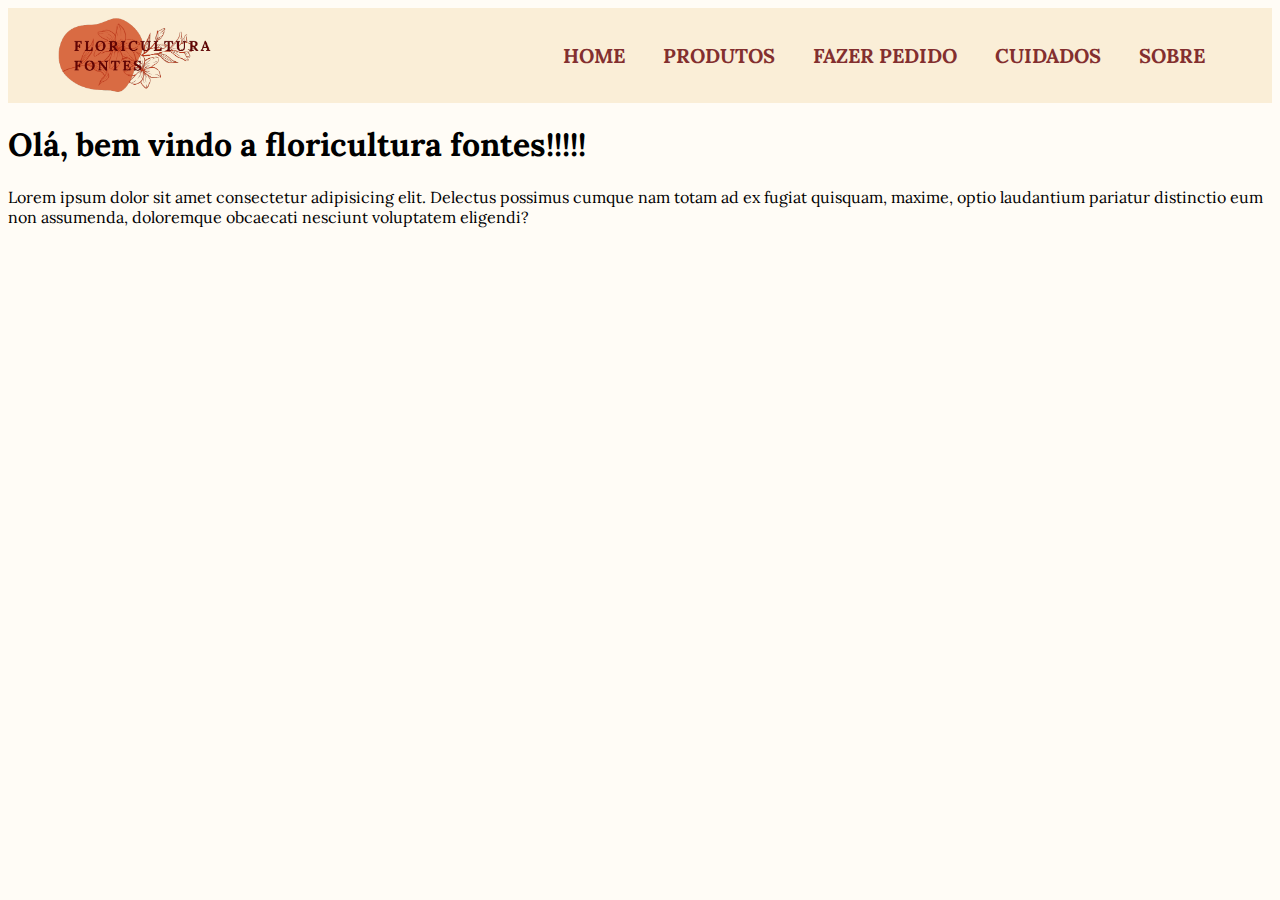
==== index.html @ d7c1883d "estilizando o menu da page home (index)." ====
<!DOCTYPE html>
<html lang="pt-br">
<head>
    <meta charset="UTF-8">
    <meta name="viewport" content="width=device-width, initial-scale=1.0">
    <meta name="author" content="Ana Clara Fontes">
    <link rel="icon" type="image/x-icon" href="     ">
    <link rel="stylesheet" href="./css/estilo.css">
    <title>Home</title>
</head>
<body>
    <header>
        <nav>
            <img src="imgs/logo.png" id="logo" alt="logo">
            <ul>
                <a href="#">Home</a> 
                <a href="pages/produtos.html">Produtos</a>  
                <a href="pages/pedido.html">Fazer Pedido</a> 
                <a href="pages/cuidados.html">Cuidados</a>
                <a href="pages/sobre.html">Sobre</a>
            </ul>
        </nav>
    </header>
    
    <main>
        <h1>
            Olá, bem vindo a floricultura fontes!!!!!
        </h1>

        <p>Lorem ipsum dolor sit amet consectetur adipisicing elit. Delectus possimus cumque nam totam ad ex fugiat quisquam, maxime, optio 
            laudantium pariatur distinctio eum non assumenda, doloremque obcaecati nesciunt voluptatem eligendi?</p>
    </main>

    <footer>

    </footer>
</body>
</html>
---- css/estilo.css ----
@import url('https://fonts.googleapis.com/css2?family=Lora:wght@500&family=Oswald:wght@300&family=Roboto+Condensed&display=swap');

:root {
    --main-bg-color: #FFFCF6;
    --menu-color: #FAEED7;
    --font-color: #832f2f;
  }

* {
    font-family: Lora, Arial, sans-serif;
    background-color: var(--main-bg-color);
}

nav, ul, a, #logo {
    background-color: var(--menu-color);
}

#logo {
    margin: 8px 50px;
    width: 155px;
    height: 79px;
    transition: transform 0.5s;
}

#logo:hover {
    -xpedu-transform: scale(0.8);
    -ms-transform: scale(0.8);
    transform: scale(0.8);
  }


nav{
    display: flex;
    justify-content: space-between;
    margin: 0;
    list-style: none;
}

ul {
    margin: 35px 50px;
}

a{
    text-align: right;
    margin: 10px 5px;
    text-decoration: none;
    text-transform: uppercase;
    font-weight: 700;
    color: var(--font-color);
    font-size: 20px;
    /* background-color: ;
    border-radius: 7px; */
    padding: 0 12px 0 12px;
}

a:hover {
    color: #bd3030bc;
}
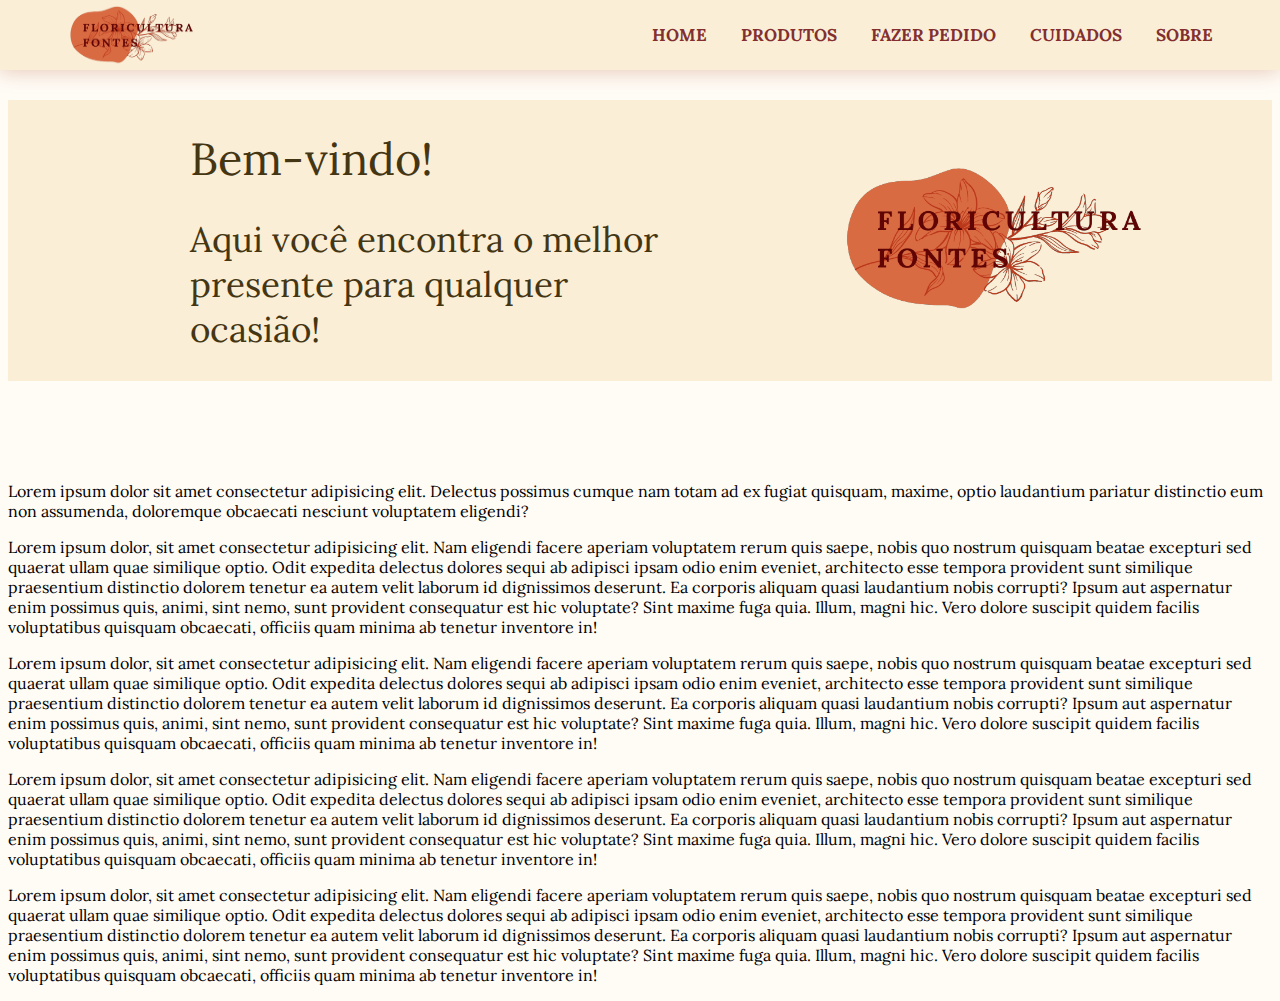
==== commit 317d2e0c: "seção de boas vindas" ====
--- a/index.html
+++ b/index.html
@@ -12,27 +12,62 @@
     <header>
         <nav>
             <img src="imgs/logo.png" id="logo" alt="logo">
-            <ul>
-                <a href="#">Home</a> 
-                <a href="pages/produtos.html">Produtos</a>  
-                <a href="pages/pedido.html">Fazer Pedido</a> 
-                <a href="pages/cuidados.html">Cuidados</a>
-                <a href="pages/sobre.html">Sobre</a>
-            </ul>
+                <ul>
+                    <li><a href="#">Home</a></li>
+                    <li><a href="pages/produtos.html">Produtos</a></li>
+                    <li><a href="pages/pedido.html">Fazer Pedido</a></li>
+                    <li><a href="pages/cuidados.html">Cuidados</a></li>
+                    <li><a href="pages/sobre.html">Sobre</a></li>
+                </ul>
         </nav>
     </header>
     
     <main>
-        <h1>
-            Olá, bem vindo a floricultura fontes!!!!!
-        </h1>
+        <div class="welcome_section">
+            <div class="title_subtitle">
+                <h1> Bem-vindo! </h1>
+                <h2>Aqui você encontra o melhor presente para qualquer ocasião!</h2>
+            </div>
+            <!-- <div class="img_welcome_section"><img src="imgs/logo.png" alt=""></div>     -->
+            <div class="img_welcome_section"><img src="imgs/logo.png" alt=""></div>
+        </div>
 
         <p>Lorem ipsum dolor sit amet consectetur adipisicing elit. Delectus possimus cumque nam totam ad ex fugiat quisquam, maxime, optio 
             laudantium pariatur distinctio eum non assumenda, doloremque obcaecati nesciunt voluptatem eligendi?</p>
-    </main>
+        
+        <p>Lorem ipsum dolor, sit amet consectetur adipisicing elit. Nam eligendi facere aperiam voluptatem rerum quis saepe, nobis quo nostrum 
+            quisquam beatae excepturi sed quaerat ullam quae similique optio. Odit expedita delectus dolores sequi ab adipisci ipsam odio 
+            enim eveniet, architecto esse tempora provident sunt similique praesentium distinctio dolorem tenetur ea autem velit laborum id 
+            dignissimos deserunt. Ea corporis aliquam quasi laudantium nobis corrupti? Ipsum aut aspernatur enim possimus quis, animi, sint nemo, 
+            sunt provident consequatur est hic voluptate? Sint maxime fuga quia. Illum, magni hic. Vero dolore suscipit quidem facilis voluptatibus 
+            quisquam obcaecati, officiis quam minima ab tenetur inventore in!</p>
+        
+        <p>Lorem ipsum dolor, sit amet consectetur adipisicing elit. Nam eligendi facere aperiam voluptatem rerum quis saepe, nobis quo nostrum 
+            quisquam beatae excepturi sed quaerat ullam quae similique optio. Odit expedita delectus dolores sequi ab adipisci ipsam odio 
+            enim eveniet, architecto esse tempora provident sunt similique praesentium distinctio dolorem tenetur ea autem velit laborum id 
+            dignissimos deserunt. Ea corporis aliquam quasi laudantium nobis corrupti? Ipsum aut aspernatur enim possimus quis, animi, sint nemo, 
+            sunt provident consequatur est hic voluptate? Sint maxime fuga quia. Illum, magni hic. Vero dolore suscipit quidem facilis voluptatibus 
+            quisquam obcaecati, officiis quam minima ab tenetur inventore in!</p>
+        
+        <p>Lorem ipsum dolor, sit amet consectetur adipisicing elit. Nam eligendi facere aperiam voluptatem rerum quis saepe, nobis quo nostrum 
+            quisquam beatae excepturi sed quaerat ullam quae similique optio. Odit expedita delectus dolores sequi ab adipisci ipsam odio 
+            enim eveniet, architecto esse tempora provident sunt similique praesentium distinctio dolorem tenetur ea autem velit laborum id 
+            dignissimos deserunt. Ea corporis aliquam quasi laudantium nobis corrupti? Ipsum aut aspernatur enim possimus quis, animi, sint nemo, 
+            sunt provident consequatur est hic voluptate? Sint maxime fuga quia. Illum, magni hic. Vero dolore suscipit quidem facilis voluptatibus 
+            quisquam obcaecati, officiis quam minima ab tenetur inventore in!</p>
+            
+        <p>Lorem ipsum dolor, sit amet consectetur adipisicing elit. Nam eligendi facere aperiam voluptatem rerum quis saepe, nobis quo nostrum 
+            quisquam beatae excepturi sed quaerat ullam quae similique optio. Odit expedita delectus dolores sequi ab adipisci ipsam odio 
+            enim eveniet, architecto esse tempora provident sunt similique praesentium distinctio dolorem tenetur ea autem velit laborum id 
+            dignissimos deserunt. Ea corporis aliquam quasi laudantium nobis corrupti? Ipsum aut aspernatur enim possimus quis, animi, sint nemo, 
+            sunt provident consequatur est hic voluptate? Sint maxime fuga quia. Illum, magni hic. Vero dolore suscipit quidem facilis voluptatibus 
+            quisquam obcaecati, officiis quam minima ab tenetur inventore in!</p>
+    
+    
+        </main>
 
     <footer>
-
+        <!-- dajdlajdajdl -->
     </footer>
 </body>
 </html>--- a/css/estilo.css
+++ b/css/estilo.css
@@ -4,6 +4,7 @@
     --main-bg-color: #FFFCF6;
     --menu-color: #FAEED7;
     --font-color: #832f2f;
+    --font-color-texts: #453613;
   }
 
 * {
@@ -11,14 +12,15 @@
     background-color: var(--main-bg-color);
 }
 
-nav, ul, a, #logo {
+nav, ul, ul li, a, #logo, .img_welcome_section, .img_welcome_section img, .welcome_section, .title_subtitle, .title_subtitle h1, .title_subtitle h2 { 
     background-color: var(--menu-color);
 }
 
+
 #logo {
-    margin: 8px 50px;
-    width: 155px;
-    height: 79px;
+    margin: 5px 70px;
+    width: 125px;
+    height: 60px;
     transition: transform 0.5s;
 }
 
@@ -28,31 +30,102 @@
     transform: scale(0.8);
   }
 
-
 nav{
     display: flex;
     justify-content: space-between;
-    margin: 0;
-    list-style: none;
+    top: 0;
+    left: 0;
+    right: 0;
+    height: 70px;
+    width: 100%;
+    position: fixed;
+    box-shadow: -1px 1px 20px #a543164b;
 }
 
 ul {
-    margin: 35px 50px;
+    display: flex;
+    margin: 24px 50px;
+    text-align: left;
 }
 
-a{
-    text-align: right;
-    margin: 10px 5px;
+ul li {
+    list-style: none;
+    display: inline-block;
+    text-align: left;
+}
+
+nav a {
+    margin: 5px;
+    color: var(--font-color);
     text-decoration: none;
     text-transform: uppercase;
     font-weight: 700;
-    color: var(--font-color);
-    font-size: 20px;
-    /* background-color: ;
-    border-radius: 7px; */
-    padding: 0 12px 0 12px;
+    font-size: 17px;
+    border-radius: 4px;
+    padding: 5px 12px;
 }
 
-a:hover {
-    color: #bd3030bc;
+nav a:hover {
+    background-color: #b76c6c1f;
+}
+
+.welcome_section {
+    /* border: 3px solid red; */
+    display: flex;
+    justify-content: space-between;
+    margin: 100px 0;
+    /* height: 250px;
+    width: 100%; */
+    right: 0;
+    left: 0;
+}
+
+.title_subtitle {
+    /* border: 3px solid rgb(43, 255, 0); */
+    margin-left: 10%;
+    /* align-self: center; */
+    width: 555px;
+}
+
+.title_subtitle h1 {
+    font-size: 45px;
+    padding-left: 10%;
+}
+
+.title_subtitle h2 {   
+    padding-left: 10%;
+    font-size: 35px;
+}
+
+.title_subtitle h1, h2 {
+    /* background-color: #832f2f; */
+    color: var(--font-color-texts);
+    align-self: center;
+    /* margin: 0 13%; */
+    width: 500px;
+    text-align: left;
+    font-weight: lighter;
+    margin-right: 200px;
+}
+
+.img_welcome_section {
+    margin-right: 10%;
+    align-self: center;
+}
+
+.img_welcome_section img{
+    width: 300px;
+    height: 150px;
+    transition: transform 0.4s;
+}
+
+.img_welcome_section img:hover {
+    -xpedu-transform: scale(0.8);
+    -ms-transform: scale(0.8);
+    transform: scale(0.8);
+    opacity: 0.8;
+} 
+
+footer {
+    background-color: #453613;
 }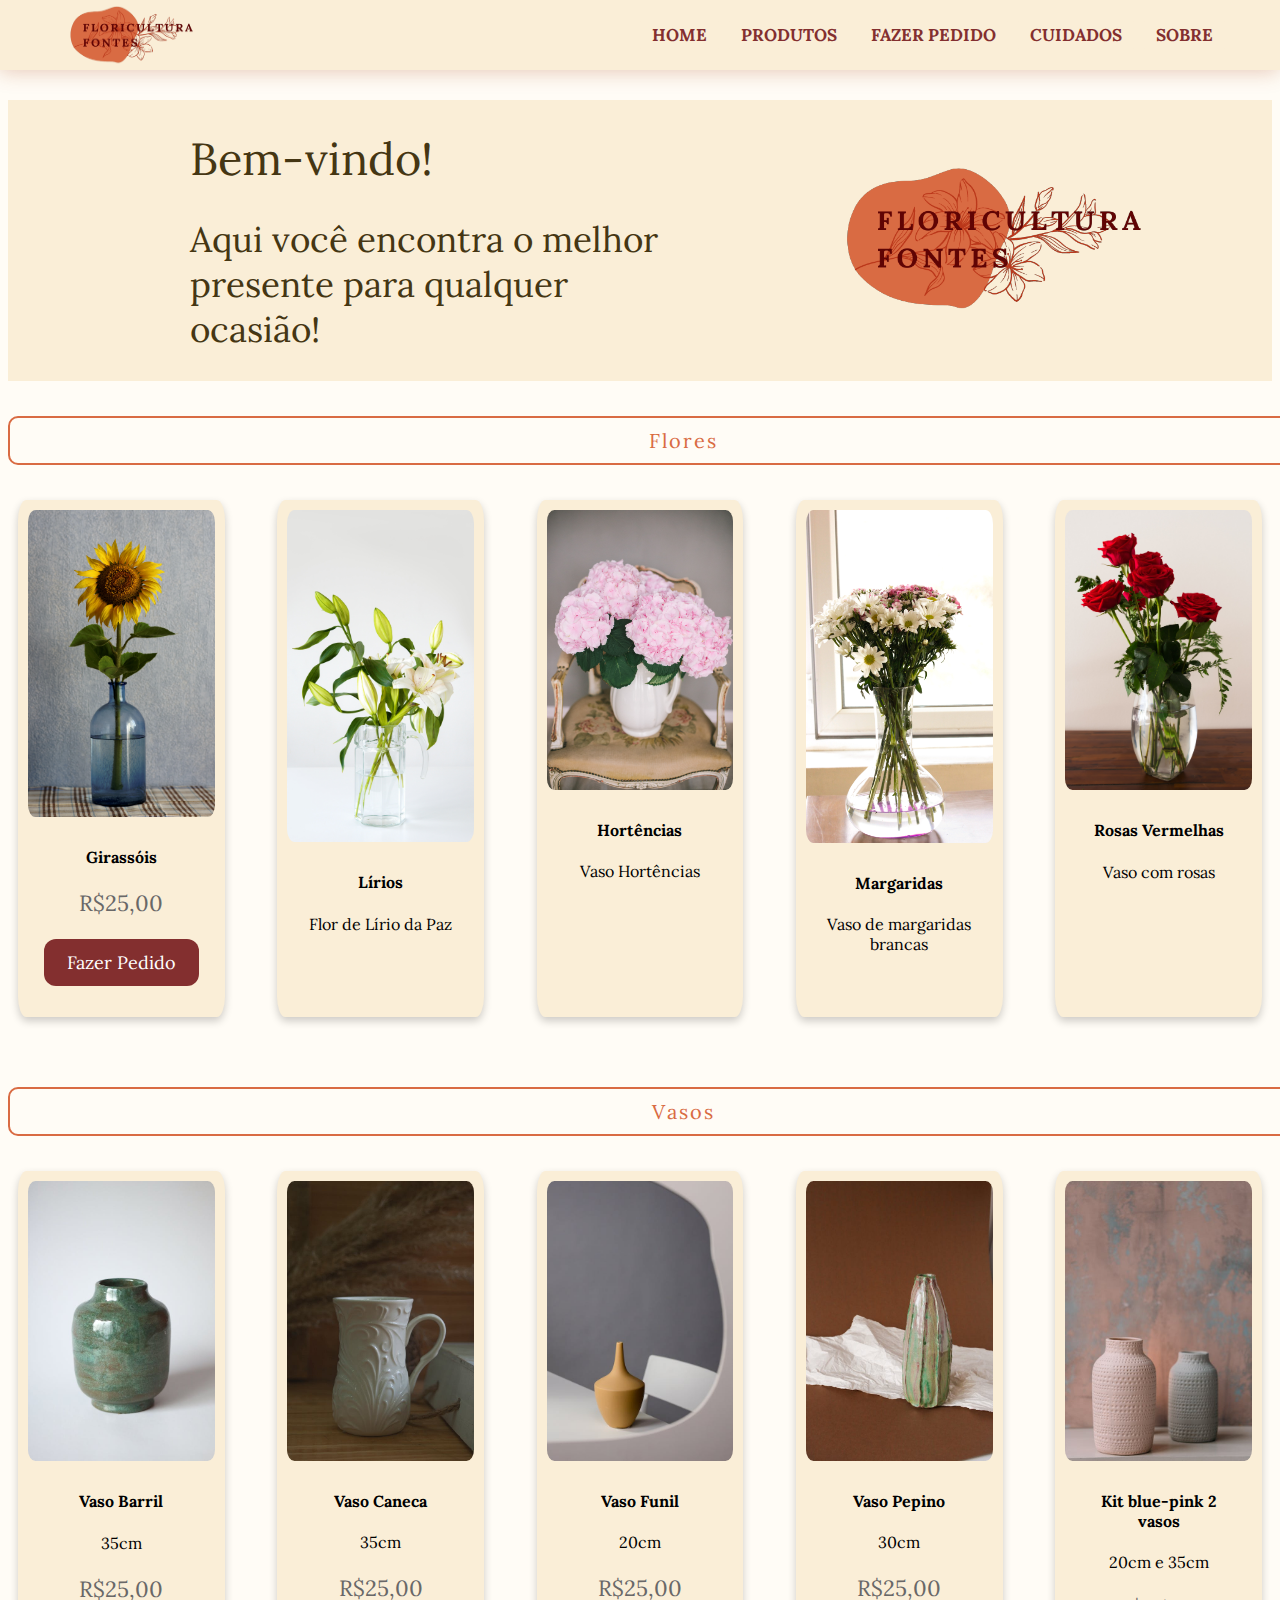
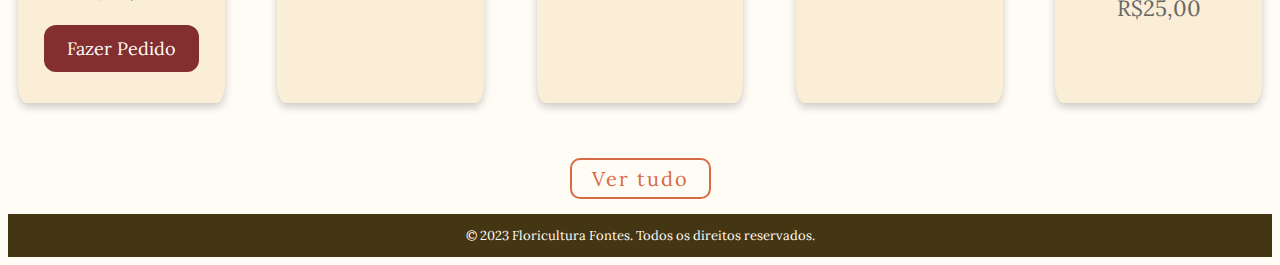
==== commit f04b221e: "adicionando produtos na home page." ====
--- a/index.html
+++ b/index.html
@@ -4,7 +4,8 @@
     <meta charset="UTF-8">
     <meta name="viewport" content="width=device-width, initial-scale=1.0">
     <meta name="author" content="Ana Clara Fontes">
-    <link rel="icon" type="image/x-icon" href="     ">
+    <meta name="viewport" content="width=device-width, initial-scale=1.0"> 
+    <link rel="icon" type="image/x-icon" href=" ">
     <link rel="stylesheet" href="./css/estilo.css">
     <title>Home</title>
 </head>
@@ -28,46 +29,124 @@
                 <h1> Bem-vindo! </h1>
                 <h2>Aqui você encontra o melhor presente para qualquer ocasião!</h2>
             </div>
-            <!-- <div class="img_welcome_section"><img src="imgs/logo.png" alt=""></div>     -->
             <div class="img_welcome_section"><img src="imgs/logo.png" alt=""></div>
         </div>
 
-        <p>Lorem ipsum dolor sit amet consectetur adipisicing elit. Delectus possimus cumque nam totam ad ex fugiat quisquam, maxime, optio 
-            laudantium pariatur distinctio eum non assumenda, doloremque obcaecati nesciunt voluptatem eligendi?</p>
-        
-        <p>Lorem ipsum dolor, sit amet consectetur adipisicing elit. Nam eligendi facere aperiam voluptatem rerum quis saepe, nobis quo nostrum 
-            quisquam beatae excepturi sed quaerat ullam quae similique optio. Odit expedita delectus dolores sequi ab adipisci ipsam odio 
-            enim eveniet, architecto esse tempora provident sunt similique praesentium distinctio dolorem tenetur ea autem velit laborum id 
-            dignissimos deserunt. Ea corporis aliquam quasi laudantium nobis corrupti? Ipsum aut aspernatur enim possimus quis, animi, sint nemo, 
-            sunt provident consequatur est hic voluptate? Sint maxime fuga quia. Illum, magni hic. Vero dolore suscipit quidem facilis voluptatibus 
-            quisquam obcaecati, officiis quam minima ab tenetur inventore in!</p>
-        
-        <p>Lorem ipsum dolor, sit amet consectetur adipisicing elit. Nam eligendi facere aperiam voluptatem rerum quis saepe, nobis quo nostrum 
-            quisquam beatae excepturi sed quaerat ullam quae similique optio. Odit expedita delectus dolores sequi ab adipisci ipsam odio 
-            enim eveniet, architecto esse tempora provident sunt similique praesentium distinctio dolorem tenetur ea autem velit laborum id 
-            dignissimos deserunt. Ea corporis aliquam quasi laudantium nobis corrupti? Ipsum aut aspernatur enim possimus quis, animi, sint nemo, 
-            sunt provident consequatur est hic voluptate? Sint maxime fuga quia. Illum, magni hic. Vero dolore suscipit quidem facilis voluptatibus 
-            quisquam obcaecati, officiis quam minima ab tenetur inventore in!</p>
-        
-        <p>Lorem ipsum dolor, sit amet consectetur adipisicing elit. Nam eligendi facere aperiam voluptatem rerum quis saepe, nobis quo nostrum 
-            quisquam beatae excepturi sed quaerat ullam quae similique optio. Odit expedita delectus dolores sequi ab adipisci ipsam odio 
-            enim eveniet, architecto esse tempora provident sunt similique praesentium distinctio dolorem tenetur ea autem velit laborum id 
-            dignissimos deserunt. Ea corporis aliquam quasi laudantium nobis corrupti? Ipsum aut aspernatur enim possimus quis, animi, sint nemo, 
-            sunt provident consequatur est hic voluptate? Sint maxime fuga quia. Illum, magni hic. Vero dolore suscipit quidem facilis voluptatibus 
-            quisquam obcaecati, officiis quam minima ab tenetur inventore in!</p>
+        <h2 class="title_cards">Flores</h2>
+        <div class="flowers_section">
+            <div class="card">
+                <img class="img_card" src="imgs/flores/girassol1.jpg" alt="Girassol">
+                <div class="container">
+                    <h4>Girassóis</h4>
+                    <p class="price">R$25,00</p>
+                    <p><button>Fazer Pedido</button></p>
+                </div>
+            </div>
+
+            <div class="card">
+                <img class="img_card" src="imgs/flores/lirio1.jpg" alt="Lirio">
+                <div class="container">
+                    <h4>Lírios</h4>
+                    <p>Flor de Lírio da Paz</p>
+                </div>
+            </div>
+
+            <div class="card">
+                <img class="img_card" src="imgs/flores/hortencia2.jpg" alt="Hortencia">
+                <div class="container">
+                    <h4>Hortências</h4>
+                    <p>Vaso Hortências</p>
+                </div>
+            </div>
+
+            <div class="card">
+                <img class="img_card" src="imgs/flores/margar1.jpg" alt="Margarida">
+                <div class="container">
+                    <h4>Margaridas</h4>
+                    <p>Vaso de margaridas brancas</p>
+                </div>
+            </div>
+
+            <div class="card">
+                <img class="img_card" src="imgs/flores/rosav.jpg" alt="Rosas">
+                <div class="container">
+                    <h4>Rosas Vermelhas</h4>
+                    <p>Vaso com rosas</p>
+                </div>
+            </div>
+        </div>
+
+        <h2 class="title_cards">Vasos</h2>
+        <div class="flowers_section">
+            <div class="card">
+                <a href="pages/produtos.html"><img class="img_card" src="imgs/vasos/vaso_barril.jpeg" alt="Girassol"></a>
+                <div class="container">
+                    <h4>Vaso Barril</h4>
+                    <p>35cm</p>
+                    <p class="price">R$25,00</p>
+                    <p><button>Fazer Pedido</button></p>
+                </div>
+            </div>
+
+            <div class="card">
+                <a href="pages/produtos.html"><img class="img_card" src="imgs/vasos/vaso_caneca.jpeg" alt="Lirio"></a>
+                <div class="container">
+                    <h4>Vaso Caneca</h4>
+                    <p>35cm</p>
+                    <p class="price">R$25,00</p>
+                </div>
+            </div>
+
+            <div class="card">
+                <a href="pages/produtos.html"><img class="img_card" src="imgs/vasos/vaso_funil.jpeg" alt="Margarida"></a>
+                <div class="container">
+                    <h4>Vaso Funil</h4>
+                    <p>20cm</p>
+                    <p class="price">R$25,00</p>
+                </div>
+            </div>
+
+            <div class="card">
+                <a href="pages/produtos.html"><img class="img_card" src="imgs/vasos/vaso_pepino.jpeg" alt="Hortencia"></a>
+                <div class="container">
+                    <h4>Vaso Pepino</h4>
+                    <p>30cm</p>
+                    <p class="price">R$25,00</p>
+                </div>
+            </div>
+
+            <div class="card">
+                <a href="pages/produtos.html"><img class="img_card" src="imgs/vasos/vaso_kit_rosa_azul.jpeg" alt="Rosas"></a>
+                <div class="container">
+                    <h4>Kit blue-pink 2 vasos</h4>
+                    <p>20cm e 35cm</p>
+                    <p class="price">R$25,00</p>
+                </div>
+            </div>
+        </div>
+
+        <div id="a" >
+            <button id="btn">Ver tudo</button>
+        </div>
+
+        <script>
+            var url = "pages/produtos.html";
+            var btn = document.querySelector("#btn");
+
+            function openInNewTab(url) {
+                var win = window.open(url, '_self');
+                win.focus();
+            }
             
-        <p>Lorem ipsum dolor, sit amet consectetur adipisicing elit. Nam eligendi facere aperiam voluptatem rerum quis saepe, nobis quo nostrum 
-            quisquam beatae excepturi sed quaerat ullam quae similique optio. Odit expedita delectus dolores sequi ab adipisci ipsam odio 
-            enim eveniet, architecto esse tempora provident sunt similique praesentium distinctio dolorem tenetur ea autem velit laborum id 
-            dignissimos deserunt. Ea corporis aliquam quasi laudantium nobis corrupti? Ipsum aut aspernatur enim possimus quis, animi, sint nemo, 
-            sunt provident consequatur est hic voluptate? Sint maxime fuga quia. Illum, magni hic. Vero dolore suscipit quidem facilis voluptatibus 
-            quisquam obcaecati, officiis quam minima ab tenetur inventore in!</p>
-    
+            btn.addEventListener('click', function() {
+                openInNewTab(url);
+        });
+        </script>
     
         </main>
 
     <footer>
-        <!-- dajdlajdajdl -->
+        <p>© 2023 Floricultura Fontes. Todos os direitos reservados.</p>
     </footer>
 </body>
 </html>--- a/css/estilo.css
+++ b/css/estilo.css
@@ -70,20 +70,15 @@
 }
 
 .welcome_section {
-    /* border: 3px solid red; */
     display: flex;
     justify-content: space-between;
-    margin: 100px 0;
-    /* height: 250px;
-    width: 100%; */
+    margin: 100px 0 20px 0;
     right: 0;
     left: 0;
 }
 
 .title_subtitle {
-    /* border: 3px solid rgb(43, 255, 0); */
     margin-left: 10%;
-    /* align-self: center; */
     width: 555px;
 }
 
@@ -98,10 +93,8 @@
 }
 
 .title_subtitle h1, h2 {
-    /* background-color: #832f2f; */
     color: var(--font-color-texts);
     align-self: center;
-    /* margin: 0 13%; */
     width: 500px;
     text-align: left;
     font-weight: lighter;
@@ -119,13 +112,139 @@
     transition: transform 0.4s;
 }
 
-.img_welcome_section img:hover {
+/* .img_welcome_section img:hover {
     -xpedu-transform: scale(0.8);
     -ms-transform: scale(0.8);
     transform: scale(0.8);
     opacity: 0.8;
+}  */
+
+.title_cards {
+    display: inline-block;
+    margin: 15px 0;
+    padding: 10px 33.5%;
+    text-align: center;
+    font-size: 20px;
+    letter-spacing: 2px;
+    text-decoration: none;
+    color: #D96B43;
+    background: transparent;
+    transition: ease-out 0.5s;
+    border: 2px solid #D96B43;
+    border-radius: 10px;
+    box-shadow: inset 0 0 0 0 #D96B43;      
 } 
 
+.title_cards:hover {
+    color: white;
+    box-shadow: inset 0 -100px 0 0 #D96B43;
+  }
+  
+.title_cards:active {
+    transform: scale(0.9);
+  }
+
+.flowers_section {
+    display: flex;
+    justify-content: space-between;
+    padding: 20px 10px;
+    padding-bottom: 55px;
+    right: 0;
+    left: 0;
+}
+
+.img_card {
+    width:100%; 
+    border-radius: 4%;
+}
+
+.card {
+    background-color: var(--menu-color);
+    width: 15%;
+    box-shadow: 0 4px 8px 0 rgba(0,0,0,0.2);
+    transition: 0.3s;
+    padding: 10px;
+    border-radius: 4%;
+    text-align: center;
+  }
+
+  .card:hover {
+    box-shadow: 0 8px 16px 0 rgba(0,0,0,0.2);
+  }
+
+  .container {
+    background-color: var(--menu-color);
+    padding: 5px 16px;
+  }
+
+  .container h4, .container p{
+    background-color: var(--menu-color);
+  }
+
+  .price {
+    color: rgb(105, 104, 104);
+    font-size: 22px;
+    text-align: center;
+  }
+  
+  .card button {
+    border: none;
+    outline: 0;
+    padding: 12px;
+    color: white;
+    background-color: var(--font-color);
+    border-radius: 12px;
+    text-align: center;
+    cursor: pointer;
+    width: 100%;
+    font-size: 18px;
+  }
+  
+  .card button:hover {
+    opacity: 0.9;
+  }
+
+
+#a {
+    text-align: center;
+}
+
+#btn { 
+    letter-spacing: 2px;
+    color: #D96B43;
+    cursor: pointer;
+    padding: 6px 20px;
+    margin-bottom: 15px;
+    font-size: 20px;
+    background: transparent;
+    transition: ease-out 0.5s;
+    border: 2px solid #D96B43;
+    border-radius: 10px;
+    box-shadow: inset 0 0 0 0 #D96B43;      
+}
+
+
+#btn:hover {
+    color: white;
+    box-shadow: inset 0 -100px 0 0 #D96B43;
+  }
+  
+#btn:active {
+    transform: scale(0.9);
+  }
+
+
+
 footer {
-    background-color: #453613;
-}+    text-align: center;
+    overflow: auto;
+    background-color: var(--font-color-texts);
+}
+
+footer p {
+    background-color: var(--font-color-texts);
+    color: var(--main-bg-color);
+    font-size: 13px;
+}
+  
+  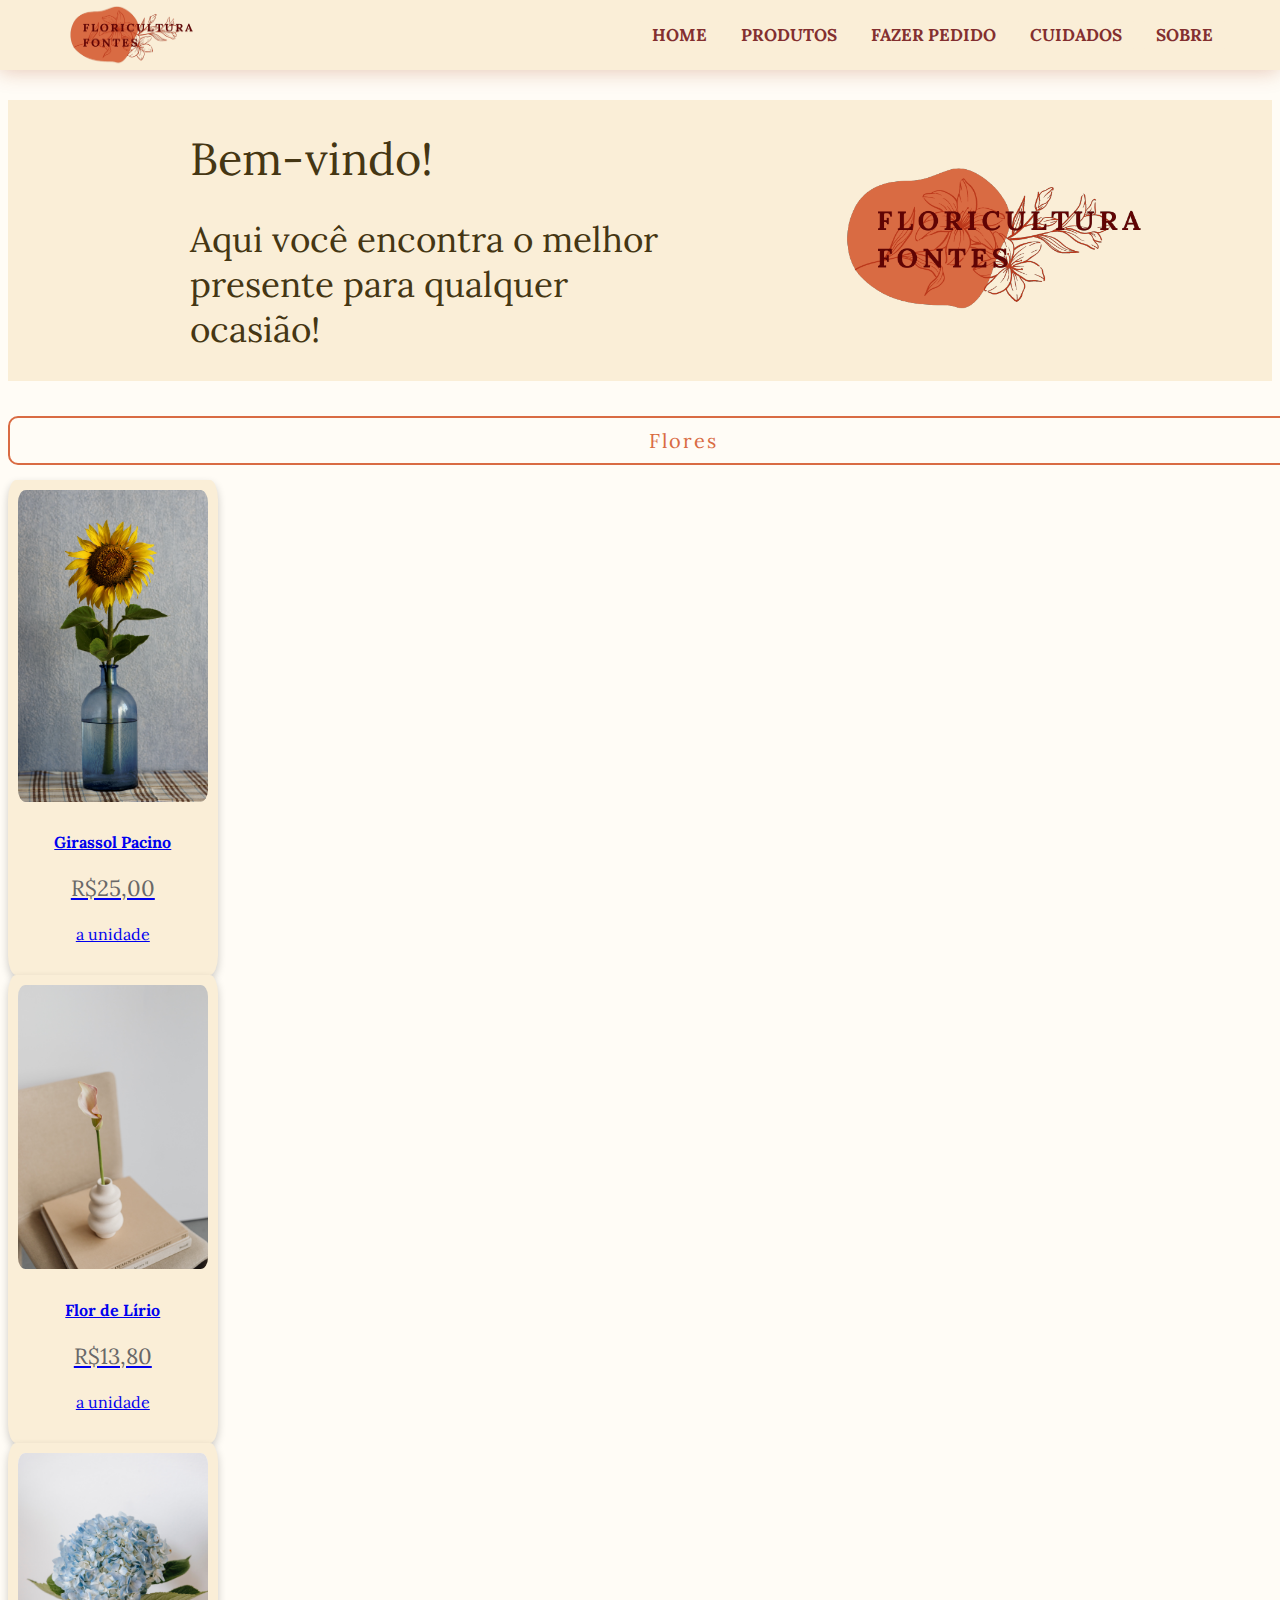
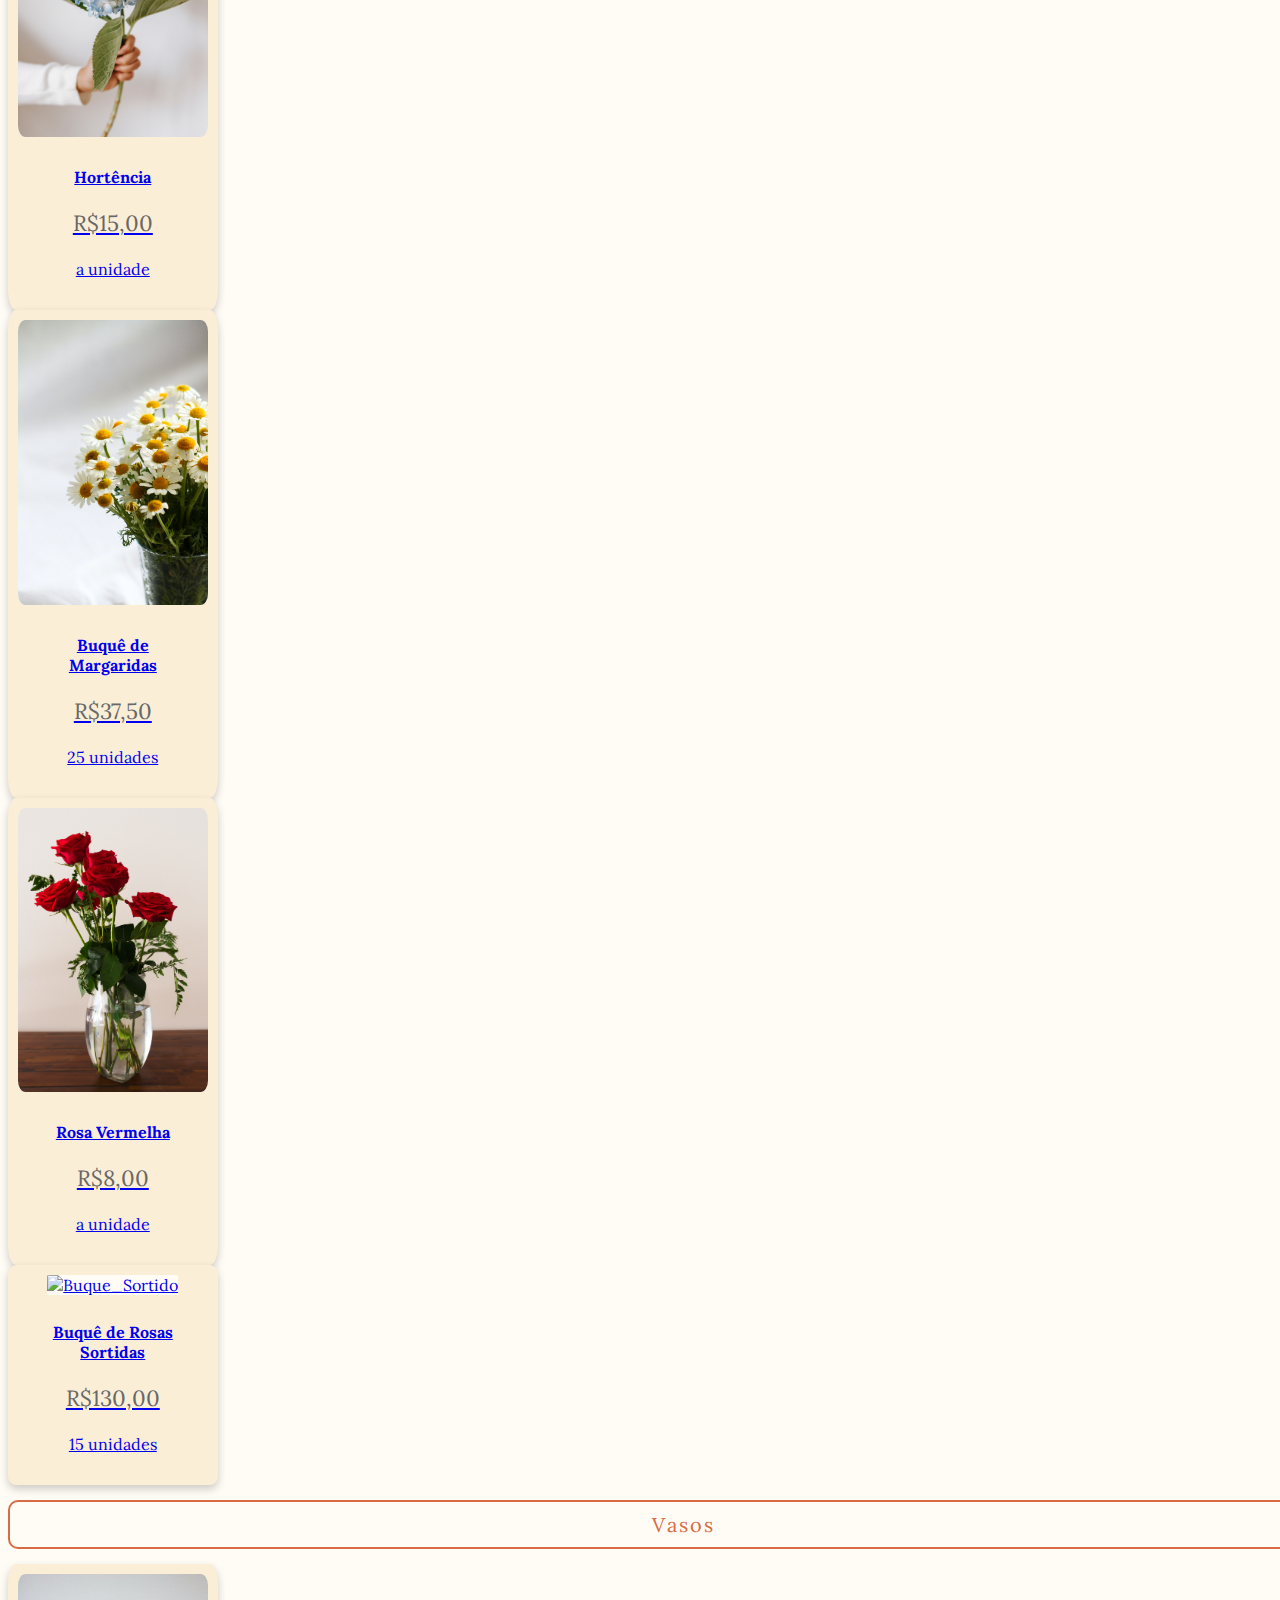
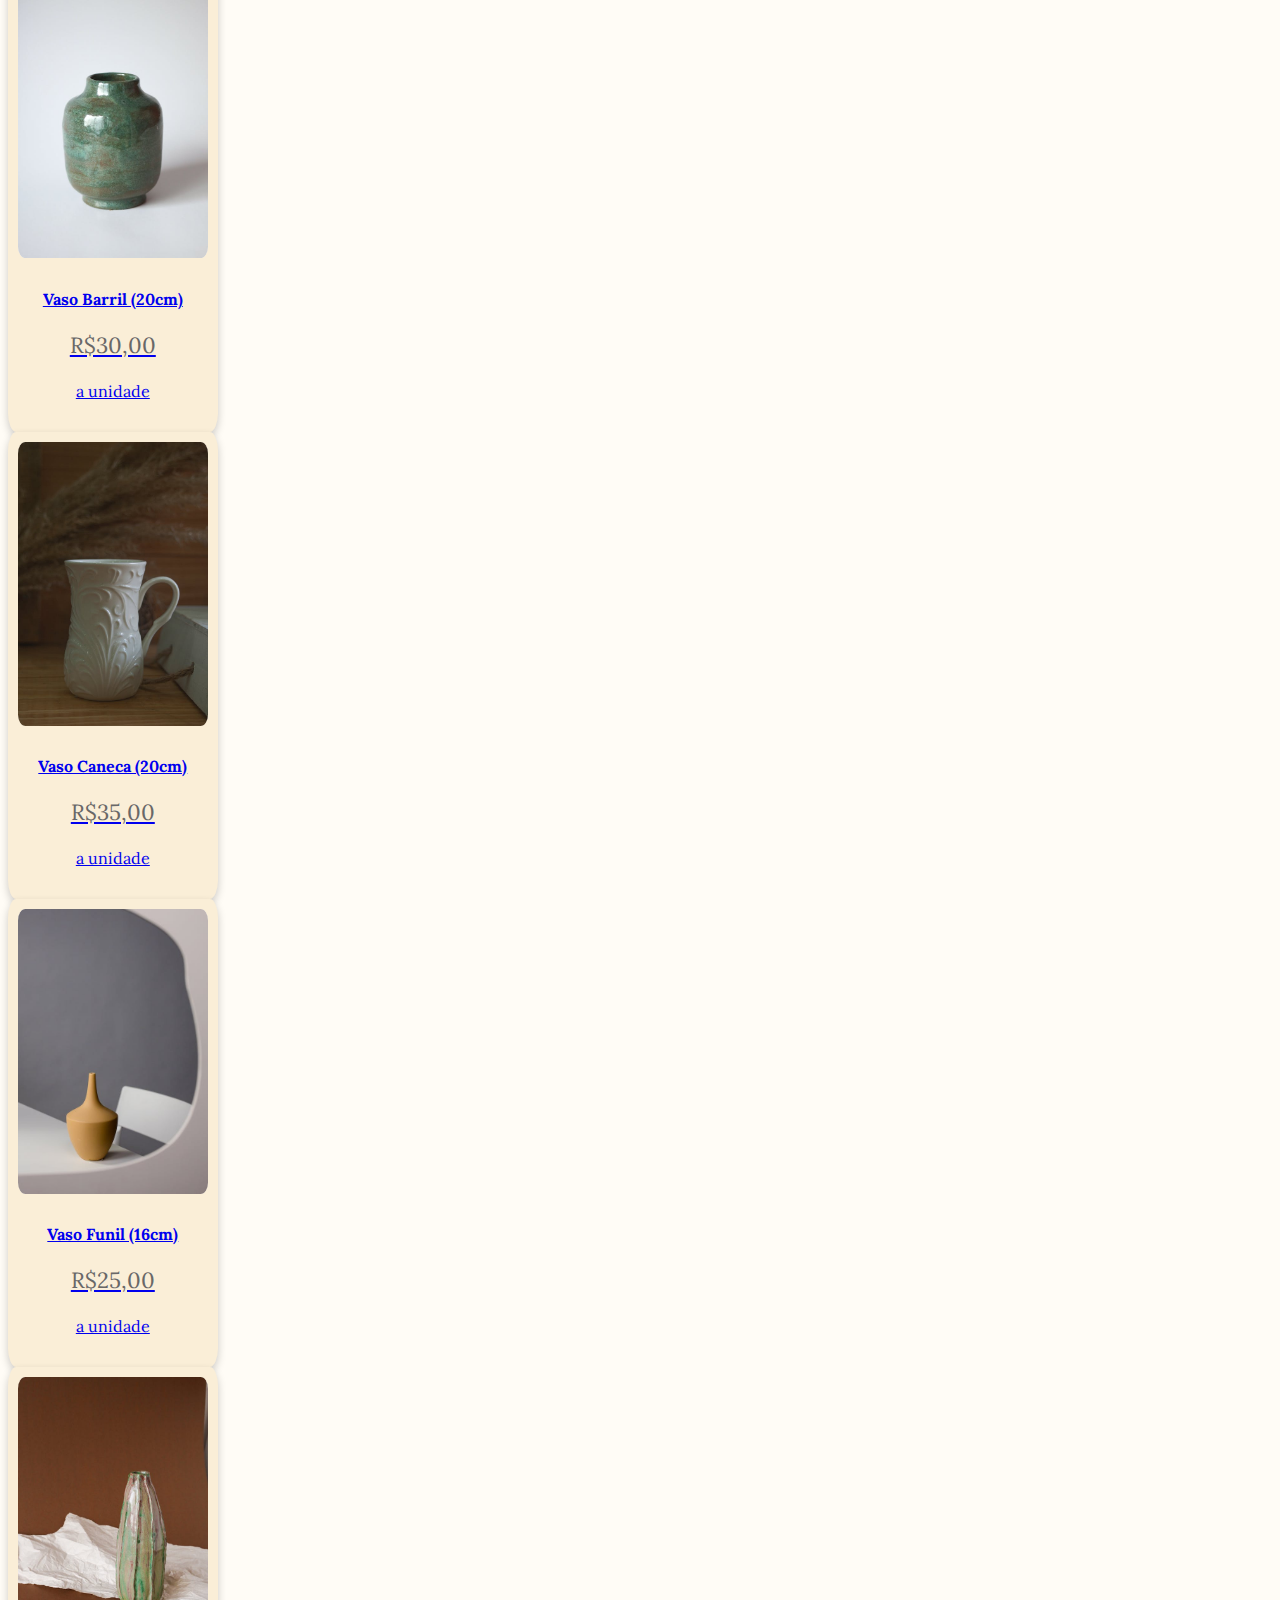
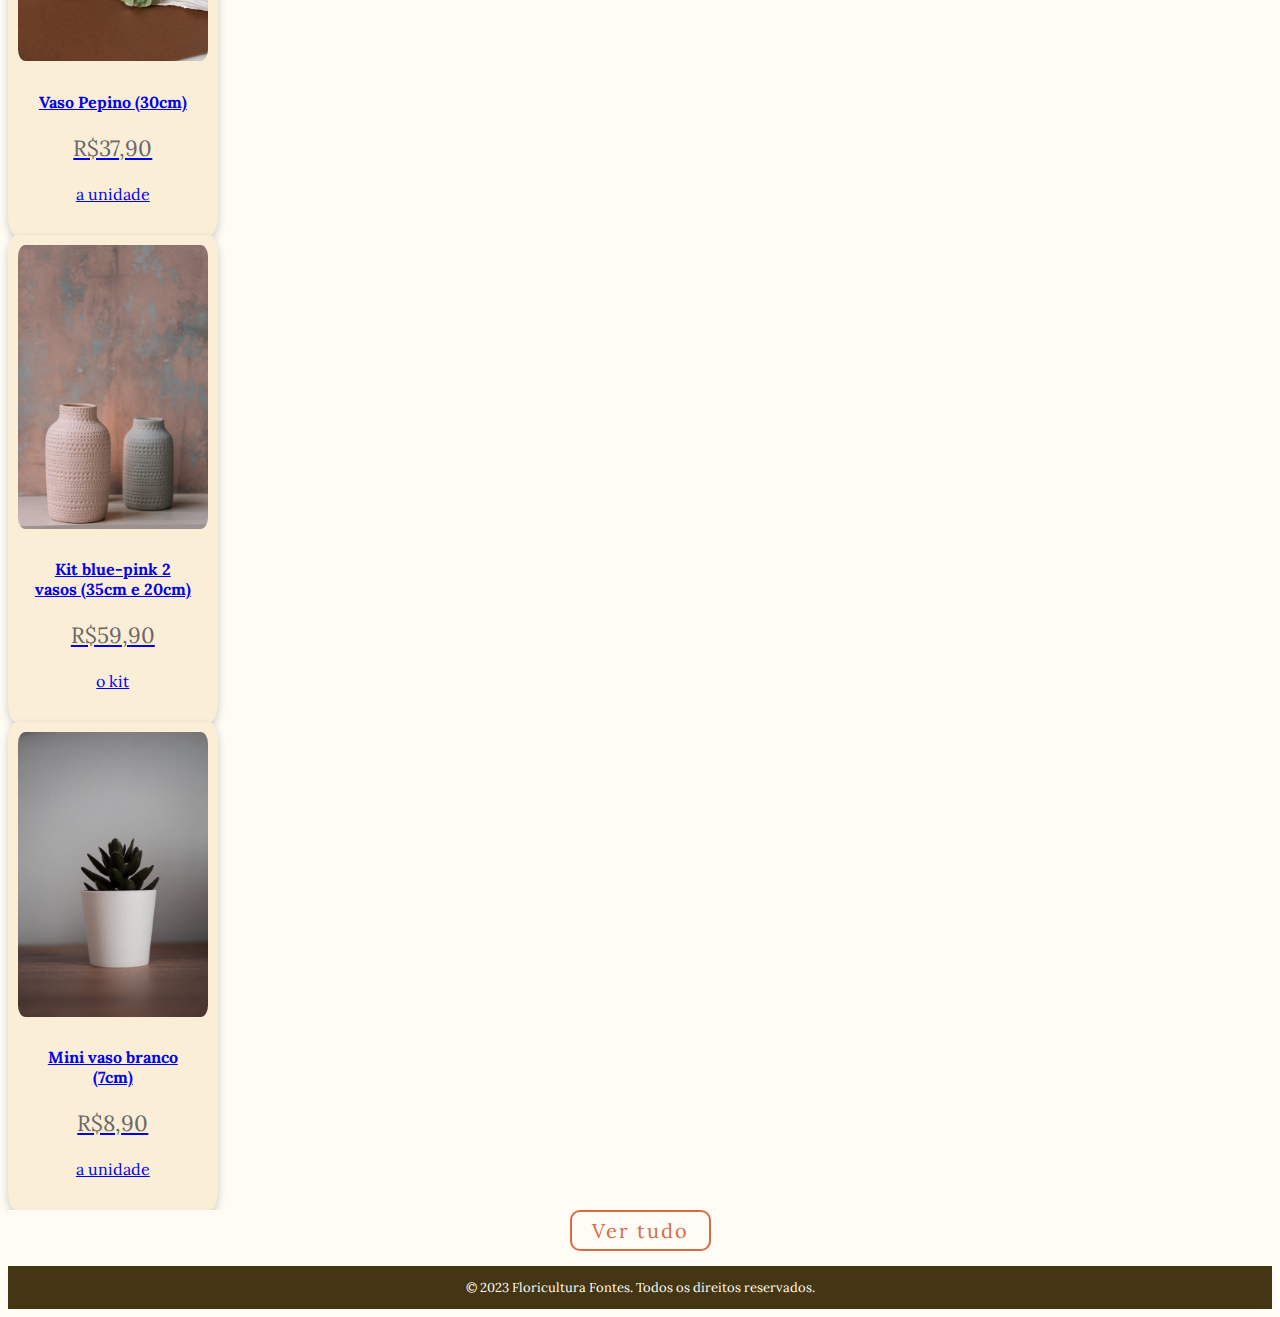
==== commit 69e6ce8e: "ajustes no layout da home" ====
--- a/index.html
+++ b/index.html
@@ -32,97 +32,145 @@
             <div class="img_welcome_section"><img src="imgs/logo.png" alt=""></div>
         </div>
 
+        <!-- FLORES -->
         <h2 class="title_cards">Flores</h2>
-        <div class="flowers_section">
-            <div class="card">
-                <img class="img_card" src="imgs/flores/girassol1.jpg" alt="Girassol">
-                <div class="container">
-                    <h4>Girassóis</h4>
-                    <p class="price">R$25,00</p>
-                    <p><button>Fazer Pedido</button></p>
-                </div>
-            </div>
-
-            <div class="card">
-                <img class="img_card" src="imgs/flores/lirio1.jpg" alt="Lirio">
-                <div class="container">
-                    <h4>Lírios</h4>
-                    <p>Flor de Lírio da Paz</p>
-                </div>
-            </div>
-
-            <div class="card">
-                <img class="img_card" src="imgs/flores/hortencia2.jpg" alt="Hortencia">
-                <div class="container">
-                    <h4>Hortências</h4>
-                    <p>Vaso Hortências</p>
-                </div>
-            </div>
-
-            <div class="card">
-                <img class="img_card" src="imgs/flores/margar1.jpg" alt="Margarida">
-                <div class="container">
-                    <h4>Margaridas</h4>
-                    <p>Vaso de margaridas brancas</p>
-                </div>
-            </div>
-
-            <div class="card">
-                <img class="img_card" src="imgs/flores/rosav.jpg" alt="Rosas">
-                <div class="container">
-                    <h4>Rosas Vermelhas</h4>
-                    <p>Vaso com rosas</p>
-                </div>
-            </div>
-        </div>
-
+        <div class="section">
+            <div class="card">
+                <a href="pages/produtos.html">
+                    <img class="img_card" src="imgs/flores/girassol1.jpg" alt="Girassol">
+                    <div class="container">
+                        <h4>Girassol Pacino</h4>
+                        <p class="price">R$25,00</p>
+                        <p class="descricao">a unidade</p>
+                    </div>
+                </a>
+            </div>
+
+            <div class="card">
+                <a href="pages/produtos.html">
+                    <img class="img_card" src="imgs/flores/lirio2.jpg" alt="Lirio">
+                    <div class="container">
+                        <h4>Flor de Lírio</h4>
+                        <p class="price">R$13,80</p>
+                        <p class="descricao">a unidade</p>
+                    </div>
+                </a>
+            </div>
+
+            <div class="card">
+                <a href="pages/produtos.html">
+                    <img class="img_card" src="imgs/flores/hortencia1.jpg" alt="Hortencia">
+                    <div class="container">
+                        <h4>Hortência</h4>
+                        <p class="price">R$15,00</p>
+                        <p class="descricao">a unidade</p>
+                    </div>
+                </a>
+            </div>
+
+            <div class="card">
+                <a href="pages/produtos.html">
+                    <img class="img_card" src="imgs/flores/margar2.jpg" alt="Margarida">
+                    <div class="container">
+                        <h4>Buquê de Margaridas</h4>
+                        <p class="price">R$37,50</p>
+                        <p class="descricao">25 unidades</p>
+                    </div>
+                </a>
+            </div>
+
+            <div class="card">
+                <a href="pages/produtos.html">
+                    <img class="img_card" src="imgs/flores/rosav.jpg" alt="Rosas">
+                    <div class="container">
+                        <h4>Rosa Vermelha</h4>
+                        <p class="price">R$8,00</p>
+                        <p class="descricao">a unidade</p>
+                    </div>
+                </a>
+            </div>
+
+            <div class="card">
+                <a href="pages/produtos.html">
+                    <img class="img_card" src="imgs/buques/buque4.jpeg" alt="Buque_Sortido">
+                    <div class="container">
+                        <h4>Buquê de Rosas Sortidas</h4>
+                        <p class="price">R$130,00</p>
+                        <p class="descricao">15 unidades</p>
+                    </div>
+                </a>
+            </div>
+        </div>
+
+        <!-- VASOS -->
         <h2 class="title_cards">Vasos</h2>
-        <div class="flowers_section">
-            <div class="card">
-                <a href="pages/produtos.html"><img class="img_card" src="imgs/vasos/vaso_barril.jpeg" alt="Girassol"></a>
-                <div class="container">
-                    <h4>Vaso Barril</h4>
-                    <p>35cm</p>
-                    <p class="price">R$25,00</p>
-                    <p><button>Fazer Pedido</button></p>
-                </div>
-            </div>
-
-            <div class="card">
-                <a href="pages/produtos.html"><img class="img_card" src="imgs/vasos/vaso_caneca.jpeg" alt="Lirio"></a>
-                <div class="container">
-                    <h4>Vaso Caneca</h4>
-                    <p>35cm</p>
-                    <p class="price">R$25,00</p>
-                </div>
-            </div>
-
-            <div class="card">
-                <a href="pages/produtos.html"><img class="img_card" src="imgs/vasos/vaso_funil.jpeg" alt="Margarida"></a>
-                <div class="container">
-                    <h4>Vaso Funil</h4>
-                    <p>20cm</p>
-                    <p class="price">R$25,00</p>
-                </div>
-            </div>
-
-            <div class="card">
-                <a href="pages/produtos.html"><img class="img_card" src="imgs/vasos/vaso_pepino.jpeg" alt="Hortencia"></a>
-                <div class="container">
-                    <h4>Vaso Pepino</h4>
-                    <p>30cm</p>
-                    <p class="price">R$25,00</p>
-                </div>
-            </div>
-
-            <div class="card">
-                <a href="pages/produtos.html"><img class="img_card" src="imgs/vasos/vaso_kit_rosa_azul.jpeg" alt="Rosas"></a>
-                <div class="container">
-                    <h4>Kit blue-pink 2 vasos</h4>
-                    <p>20cm e 35cm</p>
-                    <p class="price">R$25,00</p>
-                </div>
-            </div>
+        <div class="section">
+            <div class="card">
+                <a href="pages/produtos.html">
+                    <img class="img_card" src="imgs/vasos/vaso_barril.jpeg" alt="Vaso_Barril">
+                    <div class="container">
+                        <h4>Vaso Barril (20cm)</h4>
+                        <p class="price">R$30,00</p>
+                        <p class="descricao">a unidade</p>
+                    </div>
+                </a>
+            </div>
+
+            <div class="card">
+                <a href="pages/produtos.html">
+                    <img class="img_card" src="imgs/vasos/vaso_caneca.jpeg" alt="Vaso_Caneca">
+                    <div class="container">
+                        <h4>Vaso Caneca (20cm)</h4>
+                        <p class="price">R$35,00</p>
+                        <p class="descricao">a unidade</p>
+                    </div>
+                </a>
+            </div>
+
+            <div class="card">
+                <a href="pages/produtos.html">
+                    <img class="img_card" src="imgs/vasos/vaso_funil.jpeg" alt="Vaso_funil">
+                    <div class="container">
+                        <h4>Vaso Funil (16cm)</h4>
+                        <p class="price">R$25,00</p>
+                        <p class="descricao">a unidade</p>
+                    </div>
+                </a>
+            </div>
+
+            <div class="card">
+                <a href="pages/produtos.html">
+                    <img class="img_card" src="imgs/vasos/vaso_pepino.jpeg" alt="Vaso_Pepino">
+                    <div class="container">
+                        <h4>Vaso Pepino (30cm)</h4>
+                        <p class="price">R$37,90</p>
+                        <p class="descricao">a unidade</p>
+                    </div>
+                </a>
+            </div>
+
+            <div class="card">
+                <a href="pages/produtos.html">
+                    <img class="img_card" src="imgs/vasos/vaso_kit_rosa_azul.jpeg" alt="Kit_2_Vasos">
+                    <div class="container">
+                        <h4>Kit blue-pink 2 vasos (35cm e 20cm)</h4>
+                        <p class="price">R$59,90</p>
+                        <p class="descricao">o kit</p>
+                    </div>
+                </a>
+            </div>
+
+            <div class="card">
+                <a href="pages/produtos.html">
+                    <img class="img_card" src="imgs/vasos/vaso_mini_simples_copo.jpeg" alt="Vaso_Copo">
+                    <div class="container">
+                        <h4>Mini vaso branco (7cm)</h4>
+                        <p class="price">R$8,90</p>
+                        <p class="descricao">a unidade</p>
+                    </div>
+                </a>
+            </div>
+
         </div>
 
         <div id="a" >
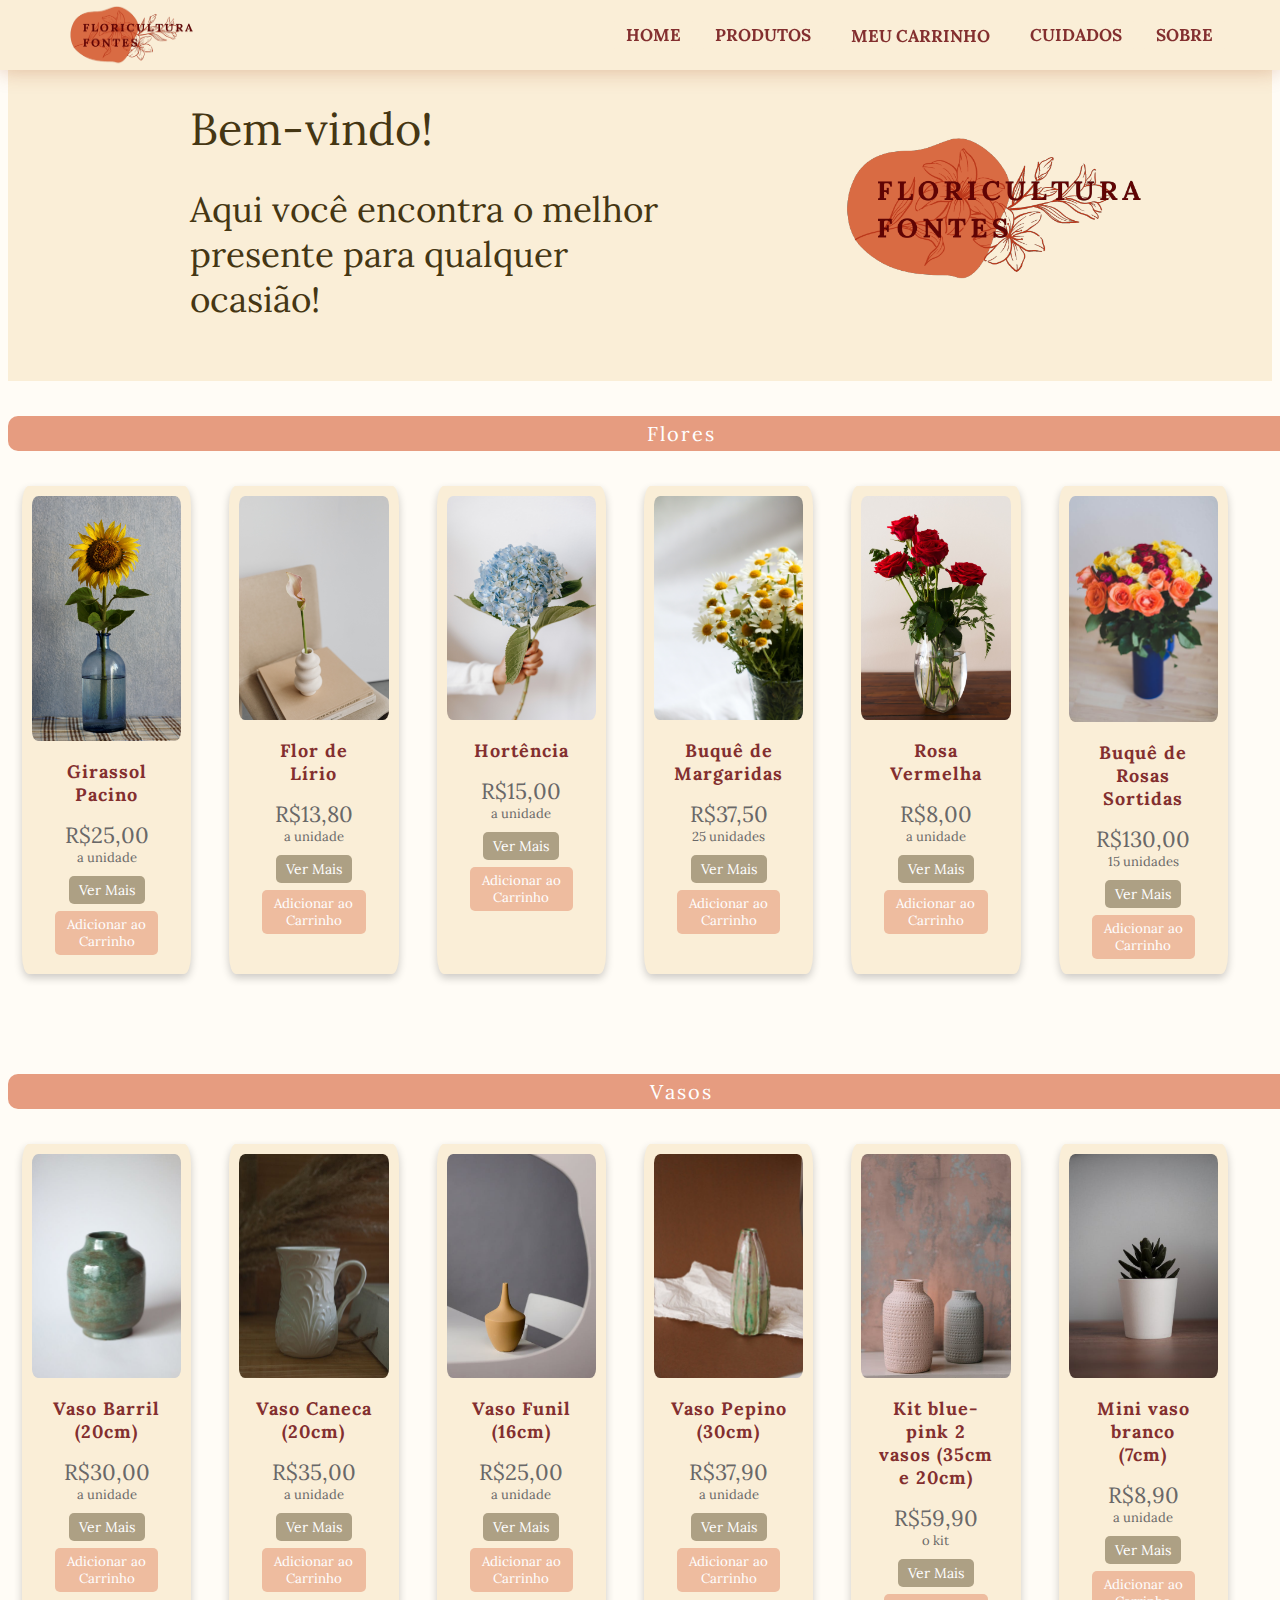
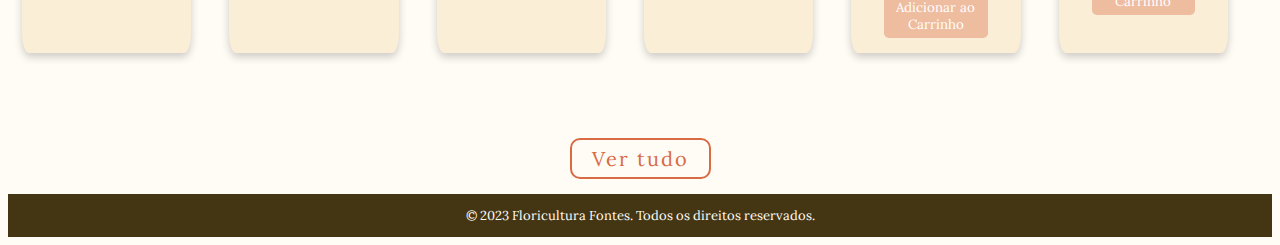
==== commit 52c421fd: "adicionando popUp de carrinho e form de compra" ====
--- a/index.html
+++ b/index.html
@@ -16,7 +16,8 @@
                 <ul>
                     <li><a href="#">Home</a></li>
                     <li><a href="pages/produtos.html">Produtos</a></li>
-                    <li><a href="pages/pedido.html">Fazer Pedido</a></li>
+                    <!-- <li><a href="pages/carrinho.html">Carrinho</a></li> -->
+                    <li><a><button id="meu-carrinho-btn">MEU CARRINHO</button></a></li>
                     <li><a href="pages/cuidados.html">Cuidados</a></li>
                     <li><a href="pages/sobre.html">Sobre</a></li>
                 </ul>
@@ -35,166 +36,228 @@
         <!-- FLORES -->
         <h2 class="title_cards">Flores</h2>
         <div class="section">
-            <div class="card">
-                <a href="pages/produtos.html">
-                    <img class="img_card" src="imgs/flores/girassol1.jpg" alt="Girassol">
-                    <div class="container">
-                        <h4>Girassol Pacino</h4>
-                        <p class="price">R$25,00</p>
-                        <p class="descricao">a unidade</p>
-                    </div>
-                </a>
-            </div>
-
-            <div class="card">
-                <a href="pages/produtos.html">
-                    <img class="img_card" src="imgs/flores/lirio2.jpg" alt="Lirio">
-                    <div class="container">
-                        <h4>Flor de Lírio</h4>
-                        <p class="price">R$13,80</p>
-                        <p class="descricao">a unidade</p>
-                    </div>
-                </a>
-            </div>
-
-            <div class="card">
-                <a href="pages/produtos.html">
-                    <img class="img_card" src="imgs/flores/hortencia1.jpg" alt="Hortencia">
-                    <div class="container">
-                        <h4>Hortência</h4>
-                        <p class="price">R$15,00</p>
-                        <p class="descricao">a unidade</p>
-                    </div>
-                </a>
-            </div>
-
-            <div class="card">
-                <a href="pages/produtos.html">
-                    <img class="img_card" src="imgs/flores/margar2.jpg" alt="Margarida">
-                    <div class="container">
-                        <h4>Buquê de Margaridas</h4>
-                        <p class="price">R$37,50</p>
-                        <p class="descricao">25 unidades</p>
-                    </div>
-                </a>
-            </div>
-
-            <div class="card">
-                <a href="pages/produtos.html">
-                    <img class="img_card" src="imgs/flores/rosav.jpg" alt="Rosas">
-                    <div class="container">
-                        <h4>Rosa Vermelha</h4>
-                        <p class="price">R$8,00</p>
-                        <p class="descricao">a unidade</p>
-                    </div>
-                </a>
-            </div>
-
-            <div class="card">
-                <a href="pages/produtos.html">
-                    <img class="img_card" src="imgs/buques/buque4.jpeg" alt="Buque_Sortido">
-                    <div class="container">
-                        <h4>Buquê de Rosas Sortidas</h4>
-                        <p class="price">R$130,00</p>
-                        <p class="descricao">15 unidades</p>
-                    </div>
-                </a>
+            <div class="card" data-id="girassol" data-name="Girassol Pacino" data-price="15.00">
+                <img class="img_card" src="imgs/flores/girassol1.jpg" alt="Girassol">
+                <div class="container">
+                    <h4>Girassol Pacino</h4>
+                    <p class="price">R$25,00</p>
+                    <p class="descricao">a unidade</p>
+                    <button class="ver-mais-btn">Ver Mais</button>
+                    <button class="add-carrinho-btn" data-id="girassol" data-name="Girassol Pacino" data-price="15.00">Adicionar ao Carrinho</button>
+                </div>
+            </div>
+
+            <div class="card" data-id="lirio" data-name="Flor de Lírio" data-price="13.80">
+                <img class="img_card" src="imgs/flores/lirio2.jpg" alt="Lirio">
+                <div class="container">
+                    <h4>Flor de Lírio</h4>
+                    <p class="price">R$13,80</p>
+                    <p class="descricao">a unidade</p>
+                    <button class="ver-mais-btn">Ver Mais</button>
+                    <button class="add-carrinho-btn" data-id="lirio" data-name="Flor de Lírio" data-price="13.80">Adicionar ao Carrinho</button>
+                </div>
+            </div>
+
+            <div class="card" data-id="hortencia" data-name="Hortência" data-price="15.00">
+                <img class="img_card" src="imgs/flores/hortencia1.jpg" alt="Hortencia">
+                <div class="container">
+                    <h4>Hortência</h4>
+                    <p class="price">R$15,00</p>
+                    <p class="descricao">a unidade</p>
+                    <button class="ver-mais-btn">Ver Mais</button>
+                    <button class="add-carrinho-btn" data-id="hortencia" data-name="Hortência" data-price="15.00">Adicionar ao Carrinho</button>
+                </div>
+            </div>
+
+            <div class="card" data-id="margarida" data-name="Buquê de Margaridas" data-price="37.50">
+                <img class="img_card" src="imgs/flores/margar2.jpg" alt="Margarida">
+                <div class="container">
+                    <h4>Buquê de Margaridas</h4>
+                    <p class="price">R$37,50</p>
+                    <p class="descricao">25 unidades</p>
+                    <button class="ver-mais-btn">Ver Mais</button>
+                    <button class="add-carrinho-btn" data-id="margarida" data-name="Buquê de Margaridas" data-price="37.50">Adicionar ao Carrinho</button>
+                </div>
+            </div>
+
+            <div class="card" data-id="rosas" data-name="Rosas" data-price="8.00">
+                <img class="img_card" src="imgs/flores/rosav.jpg" alt="Rosas">
+                <div class="container">
+                    <h4>Rosa Vermelha</h4>
+                    <p class="price">R$8,00</p>
+                    <p class="descricao">a unidade</p>
+                    <button class="ver-mais-btn">Ver Mais</button>
+                    <button class="add-carrinho-btn" data-id="rosas" data-name="Rosas" data-price="8.00">Adicionar ao Carrinho</button>
+                </div>
+            </div>
+
+            <div class="card" data-id="rosas_sortidas" data-name="Buquê de Rosas Sortidas" data-price="130.00">
+                <img class="img_card" src="imgs/buques/buque4.jpeg" alt="Buque_Sortido">
+                <div class="container">
+                    <h4>Buquê de Rosas Sortidas</h4>
+                    <p class="price">R$130,00</p>
+                    <p class="descricao">15 unidades</p>
+                    <button class="ver-mais-btn">Ver Mais</button>
+                    <button class="add-carrinho-btn" data-id="rosas_sortidas" data-name="Buquê de Rosas Sortidas" data-price="130.00">Adicionar ao Carrinho</button>
+                </div>
             </div>
         </div>
 
         <!-- VASOS -->
         <h2 class="title_cards">Vasos</h2>
         <div class="section">
-            <div class="card">
-                <a href="pages/produtos.html">
-                    <img class="img_card" src="imgs/vasos/vaso_barril.jpeg" alt="Vaso_Barril">
-                    <div class="container">
-                        <h4>Vaso Barril (20cm)</h4>
-                        <p class="price">R$30,00</p>
-                        <p class="descricao">a unidade</p>
-                    </div>
-                </a>
-            </div>
-
-            <div class="card">
-                <a href="pages/produtos.html">
-                    <img class="img_card" src="imgs/vasos/vaso_caneca.jpeg" alt="Vaso_Caneca">
-                    <div class="container">
-                        <h4>Vaso Caneca (20cm)</h4>
-                        <p class="price">R$35,00</p>
-                        <p class="descricao">a unidade</p>
-                    </div>
-                </a>
-            </div>
-
-            <div class="card">
-                <a href="pages/produtos.html">
-                    <img class="img_card" src="imgs/vasos/vaso_funil.jpeg" alt="Vaso_funil">
-                    <div class="container">
-                        <h4>Vaso Funil (16cm)</h4>
-                        <p class="price">R$25,00</p>
-                        <p class="descricao">a unidade</p>
-                    </div>
-                </a>
-            </div>
-
-            <div class="card">
-                <a href="pages/produtos.html">
-                    <img class="img_card" src="imgs/vasos/vaso_pepino.jpeg" alt="Vaso_Pepino">
-                    <div class="container">
-                        <h4>Vaso Pepino (30cm)</h4>
-                        <p class="price">R$37,90</p>
-                        <p class="descricao">a unidade</p>
-                    </div>
-                </a>
-            </div>
-
-            <div class="card">
-                <a href="pages/produtos.html">
-                    <img class="img_card" src="imgs/vasos/vaso_kit_rosa_azul.jpeg" alt="Kit_2_Vasos">
-                    <div class="container">
-                        <h4>Kit blue-pink 2 vasos (35cm e 20cm)</h4>
-                        <p class="price">R$59,90</p>
-                        <p class="descricao">o kit</p>
-                    </div>
-                </a>
-            </div>
-
-            <div class="card">
-                <a href="pages/produtos.html">
-                    <img class="img_card" src="imgs/vasos/vaso_mini_simples_copo.jpeg" alt="Vaso_Copo">
-                    <div class="container">
-                        <h4>Mini vaso branco (7cm)</h4>
-                        <p class="price">R$8,90</p>
-                        <p class="descricao">a unidade</p>
-                    </div>
-                </a>
-            </div>
-
+            <div class="card" data-id="vaso_barril" data-name="Vaso Barril (20cm)" data-price="30.00">
+                <img class="img_card" src="imgs/vasos/vaso_barril.jpeg" alt="Vaso_Barril">
+                <div class="container">
+                    <h4>Vaso Barril (20cm)</h4>
+                    <p class="price">R$30,00</p>
+                    <p class="descricao">a unidade</p>
+                    <button class="ver-mais-btn">Ver Mais</button>
+                    <button class="add-carrinho-btn" data-id="vaso_barril" data-name="Vaso Barril (20cm)" data-price="30.00">Adicionar ao Carrinho</button>
+                </div>
+            </div>
+
+            <div class="card" data-id="vaso_caneca" data-name="Vaso Caneca (20cm)" data-price="35.00">
+                <img class="img_card" src="imgs/vasos/vaso_caneca.jpeg" alt="Vaso_Caneca">
+                <div class="container">
+                    <h4>Vaso Caneca (20cm)</h4>
+                    <p class="price">R$35,00</p>
+                    <p class="descricao">a unidade</p>
+                    <button class="ver-mais-btn">Ver Mais</button>
+                    <button class="add-carrinho-btn" data-id="vaso_caneca" data-name="Vaso Caneca (20cm)" data-price="35.00">Adicionar ao Carrinho</button>
+                </div>
+            </div>
+
+            <div class="card" data-id="vaso_funil" data-name="Vaso Funil (16cm)" data-price="25.00">
+                <img class="img_card" src="imgs/vasos/vaso_funil.jpeg" alt="Vaso_funil">
+                <div class="container">
+                    <h4>Vaso Funil (16cm)</h4>
+                    <p class="price">R$25,00</p>
+                    <p class="descricao">a unidade</p>
+                    <button class="ver-mais-btn">Ver Mais</button>
+                    <button class="add-carrinho-btn" data-id="vaso_funil" data-name="Vaso Funil (16cm)" data-price="25.00">Adicionar ao Carrinho</button>
+                </div>
+            </div>
+
+            <div class="card" data-id="vaso_pepino" data-name="Vaso Pepino (30cm)" data-price="37.90">
+                <img class="img_card" src="imgs/vasos/vaso_pepino.jpeg" alt="Vaso_Pepino">
+                <div class="container">
+                    <h4>Vaso Pepino (30cm)</h4>
+                    <p class="price">R$37,90</p>
+                    <p class="descricao">a unidade</p>
+                    <button class="ver-mais-btn">Ver Mais</button>
+                    <button class="add-carrinho-btn" data-id="vaso_pepino" data-name="Vaso Pepino (30cm)" data-price="37.90">Adicionar ao Carrinho</button>
+                </div>
+            </div>
+
+            <div class="card" data-id="kit_rosa_azul" data-name="Kit blue-pink 2 vasos (35cm e 20cm)" data-price="59.90">
+                <img class="img_card" src="imgs/vasos/vaso_kit_rosa_azul.jpeg" alt="Kit_2_Vasos">
+                <div class="container">
+                    <h4>Kit blue-pink 2 vasos (35cm e 20cm)</h4>
+                    <p class="price">R$59,90</p>
+                    <p class="descricao">o kit</p>
+                    <button class="ver-mais-btn">Ver Mais</button>
+                    <button class="add-carrinho-btn" data-id="kit_rosa_azul" data-name="Kit blue-pink 2 vasos (35cm e 20cm)" data-price="59.90">Adicionar ao Carrinho</button>
+                </div>
+            </div>
+
+            <div class="card" data-id="mini_vaso_branco" data-name="Mini vaso branco (7cm)" data-price="59.90">
+                <img class="img_card" src="imgs/vasos/vaso_mini_simples_copo.jpeg" alt="Mini_Vaso_Branco">
+                <div class="container">
+                    <h4>Mini vaso branco (7cm)</h4>
+                    <p class="price">R$8,90</p>
+                    <p class="descricao">a unidade</p>
+                    <button class="ver-mais-btn">Ver Mais</button>
+                   <button class="add-carrinho-btn" data-id="mini_vaso_branco" data-name="Mini vaso branco (7cm)" data-price="59.90">Adicionar ao Carrinho</button>
+                </div>
+            </div>
+        </div>
+
+        <!-- pop_up para mostrar detalhes do produto -->
+        <div class="pop_up" id="pop_up-produto">
+            <div class="pop_up-conteudo">
+                <span class="close-pop_up">&times;</span>
+                <h2 id="pop_up-nome-produto"></h2>
+                <img src="" alt="Imagem do Produto" id="pop_up-imagem-produto">
+                <p id="pop_up-preco-produto"></p>
+                <button class="add-carrinho-pop_up-btn">Adicionar ao Carrinho</button>
+            </div>
         </div>
 
         <div id="a" >
             <button id="btn">Ver tudo</button>
         </div>
 
-        <script>
-            var url = "pages/produtos.html";
-            var btn = document.querySelector("#btn");
-
-            function openInNewTab(url) {
-                var win = window.open(url, '_self');
-                win.focus();
-            }
-            
-            btn.addEventListener('click', function() {
-                openInNewTab(url);
-        });
-        </script>
-    
-        </main>
+        <div class="mensagem-de-sucesso" id="mensagem-de-sucesso">
+            Produto adicionado com sucesso!
+        </div>
+
+        <div class="pop_up-carrinho" id="pop_up-carrinho">
+            <div class="pop_up-carrinho-conteudo">
+                <span class="close-pop_up-carrinho">&times;</span>
+                <h2 id="title_carrinho">Meu Carrinho</h2>
+                <ul id="itens-carrinho">
+                    <!-- Itens do carrinho serão renderizados aqui -->
+                </ul>
+                <p id="carrinho-total" class="carrinho-total">Total: R$ 0.00</p>
+                
+                <!-- form para finalizar compra -->
+                <form method="post" id="formulario">
+                    <label for="nome">Nome:</label>
+                    <input type="text" id="nome" name="nome" required maxlength="100">
+                    
+                    <label for="telefone">Telefone:</label>
+                    <input type="tel" id="telefone" name="telefone" required oninput="aplicarMascaraTelefone(this)">
+                    
+                    <label for="cidade">Cidade:</label>
+                    <select id="cidade" name="cidade" required>
+                      <option value="" disabled selected>Selecione sua cidade</option>
+                      <option value="Abreu e Lima">Abreu e Lima</option>
+                      <option value="Igarassu">Igarassu</option>
+                      <option value="Itapissuma">Itapissuma</option>
+                      <option value="Paulista">Paulista</option>
+                      <option value="Olinda">Olinda</option>
+                      <option value="Recife">Recife</option>
+                    </select>
+                    
+                    <label for="bairro">Bairro:</label>
+                    <input type="text" id="bairro" name="bairro" required maxlength="100">
+                    
+                    <label for="rua">Rua:</label>
+                    <input type="text" id="rua" name="rua" required>
+                    
+                    <label for="numero">Número da Casa/Apto:</label>
+                    <input type="text" id="numero" name="numero" required>
+                    
+                    <input type="button" id="finalizar" class="finalizar-compra-btn" value="Finalizar Compra">
+                </form>
+            </div>
+        </div>  
+    </main>
 
     <footer>
         <p>© 2023 Floricultura Fontes. Todos os direitos reservados.</p>
     </footer>
+
+    <script>
+        var url = "pages/produtos.html";
+        var btn = document.querySelector("#btn");
+
+        function openInNewTab(url) {
+            var win = window.open(url, '_self');
+            win.focus();
+        }
+        
+        btn.addEventListener('click', function() {
+            openInNewTab(url);
+    });
+
+        function aplicarMascaraTelefone(input) {
+        const telefone = input.value.replace(/\D/g, '');
+        input.value = telefone.replace(/^(\d{2})(\d{4,5})(\d{4}).*/, '($1) $2-$3');
+      }
+    </script>
+    <script src="script.js"></script>
+
 </body>
 </html>--- a/css/estilo.css
+++ b/css/estilo.css
@@ -5,6 +5,8 @@
     --menu-color: #FAEED7;
     --font-color: #832f2f;
     --font-color-texts: #453613;
+    --btn-color: #d96b4360;
+    --btn-color-hover: #d96b43a8;
   }
 
 * {
@@ -12,7 +14,11 @@
     background-color: var(--main-bg-color);
 }
 
-nav, ul, ul li, a, #logo, .img_welcome_section, .img_welcome_section img, .welcome_section, .title_subtitle, .title_subtitle h1, .title_subtitle h2 { 
+nav, ul, ul li, a, 
+#logo, .img_welcome_section, 
+.img_welcome_section img, .welcome_section, 
+.title_subtitle, .title_subtitle h1, 
+.title_subtitle h2 { 
     background-color: var(--menu-color);
 }
 
@@ -42,13 +48,13 @@
     box-shadow: -1px 1px 20px #a543164b;
 }
 
-ul {
+nav ul {
     display: flex;
     margin: 24px 50px;
     text-align: left;
 }
 
-ul li {
+nav ul li {
     list-style: none;
     display: inline-block;
     text-align: left;
@@ -69,10 +75,20 @@
     background-color: #b76c6c1f;
 }
 
+#meu-carrinho-btn {
+    font-weight: 700;
+    font-size: 17px;
+    color: var(--font-color);
+    background-color: transparent;
+    border: none;
+    cursor: pointer;
+}
+
 .welcome_section {
     display: flex;
     justify-content: space-between;
-    margin: 100px 0 20px 0;
+    margin: 10px 0 20px 0;
+    padding: 60px 0 30px;
     right: 0;
     left: 0;
 }
@@ -109,7 +125,7 @@
 .img_welcome_section img{
     width: 300px;
     height: 150px;
-    transition: transform 0.4s;
+    /* transition: transform 0.4s; */
 }
 
 /* .img_welcome_section img:hover {
@@ -119,34 +135,38 @@
     opacity: 0.8;
 }  */
 
-.title_cards {
+.title_cards, .title_cards_products {
     display: inline-block;
     margin: 15px 0;
-    padding: 10px 33.5%;
+    padding: 5px 33.5%;
     text-align: center;
     font-size: 20px;
     letter-spacing: 2px;
     text-decoration: none;
+    transition: ease-out 0.9s;
+    border-radius: 10px;
+}
+
+.title_cards {
+    color: white;
+    background: #d96b43a8;
+    box-shadow: inset 0 0 0 0 var(--menu-color);      
+} 
+
+.title_cards:hover {
     color: #D96B43;
-    background: transparent;
-    transition: ease-out 0.5s;
-    border: 2px solid #D96B43;
-    border-radius: 10px;
-    box-shadow: inset 0 0 0 0 #D96B43;      
-} 
-
-.title_cards:hover {
-    color: white;
-    box-shadow: inset 0 -100px 0 0 #D96B43;
+    box-shadow: inset 0 -100px 0 0 var(--menu-color);
   }
   
 .title_cards:active {
-    transform: scale(0.9);
-  }
-
-.flowers_section {
+    transform: scale(0.5);
+  }
+
+.section {
     display: flex;
-    justify-content: space-between;
+    justify-content: space-around;
+    align-content: flex-start;
+    flex-wrap: wrap;
     padding: 20px 10px;
     padding-bottom: 55px;
     right: 0;
@@ -158,14 +178,64 @@
     border-radius: 4%;
 }
 
+/* .product-card img {
+    max-width: 40%;
+    height: auto;
+} */
+
+.ver-mais-btn {
+    padding: 5px 10px;
+    background-color: #4536136c;
+    color: white;
+    border: none;
+    border-radius: 5px;
+    cursor: pointer;
+    font-size: 14px;
+    margin-top: 10px;
+}
+
+.ver-mais-btn:hover {
+    background-color: #453613d6;
+}
+
+.add-carrinho-btn {
+    padding: 5px 10px;
+    margin: 7px 7px 0px;
+    background-color: var(--btn-color);
+    color: white;
+    border: none;
+    border-radius: 5px;
+    cursor: pointer;
+}
+
+.add-carrinho-btn:hover {
+    background-color: var(--btn-color-hover);
+}
+
+.add-carrinho-pop_up-btn {
+    padding: 10px 20px;
+    background-color: var(--font-color-texts);
+    color: #fff;
+    border: none;
+    border-radius: 5px;
+    cursor: pointer;
+    font-size: 16px;
+    margin-top: 20px;
+}
+
+.add-carrinho-pop_up-btn:hover {
+    background-color: #453613d8;
+} 
+
 .card {
     background-color: var(--menu-color);
-    width: 15%;
+    width: 12%;
     box-shadow: 0 4px 8px 0 rgba(0,0,0,0.2);
     transition: 0.3s;
     padding: 10px;
     border-radius: 4%;
     text-align: center;
+    margin: 0 30px 30px 0;
   }
 
   .card:hover {
@@ -177,8 +247,23 @@
     padding: 5px 16px;
   }
 
-  .container h4, .container p{
-    background-color: var(--menu-color);
+  .container p {
+    background-color: var(--menu-color);
+    color: rgb(105, 104, 104);
+    margin: 0;
+  }
+
+  .container h4 {
+    background-color: var(--menu-color);
+    color: var(--font-color);
+    font-size: 18px;
+    margin-top: 10px;
+    margin-bottom: 15px;
+    letter-spacing: 1px;
+  }
+
+  .card a, .card_products a{
+    text-decoration: none;
   }
 
   .price {
@@ -186,24 +271,36 @@
     font-size: 22px;
     text-align: center;
   }
-  
-  .card button {
-    border: none;
-    outline: 0;
-    padding: 12px;
+
+  .descricao {
+    font-size: 13px;
+  }
+
+  .title_cards_products {
+    color: #D96B43;
+    background: var(--menu-color);
+    box-shadow: inset 0 0 0 0 #d96b43a8;      
+} 
+
+.title_cards_products:hover {
     color: white;
-    background-color: var(--font-color);
-    border-radius: 12px;
-    text-align: center;
-    cursor: pointer;
-    width: 100%;
-    font-size: 18px;
-  }
-  
-  .card button:hover {
-    opacity: 0.9;
-  }
-
+    box-shadow: inset 0 -100px 0 0 #d96b43a8;
+  }
+  
+.title_cards_products:active {
+    transform: scale(0.5);
+  }
+
+  .section_products {
+    display: flex;
+    justify-content: space-around;
+    align-content: flex-start;
+    flex-wrap: wrap;
+    padding: 20px 10px;
+    padding-bottom: 55px;
+    right: 0;
+    left: 0;
+}
 
 #a {
     text-align: center;
@@ -223,6 +320,197 @@
     box-shadow: inset 0 0 0 0 #D96B43;      
 }
 
+/* Estilo do pop_up ver mais */
+.pop_up {
+    display: none;
+    position: fixed;
+    z-index: 1;
+    left: 0;
+    top: 0;
+    width: 100%;
+    height: 100%;
+    background-color: rgba(0, 0, 0, 0.7);
+}
+
+.pop_up-conteudo {
+    border-radius: 10px;
+    background-color: var(--menu-color);
+    position: absolute;
+    top: 50%;
+    left: 50%;
+    transform: translate(-50%, -50%);
+    padding: 20px;
+    border: 1px solid #888;
+    max-width: 80%;
+    border-radius: 12px;
+    text-align: center;
+    overflow: auto;
+}
+
+.pop_up-conteudo img {
+    background-color: var(--menu-color);
+    max-width: 100%;
+    height: auto;
+    border-radius: 10px;
+    margin-bottom: 20px;
+}
+
+.pop_up-conteudo h2, .pop_up-conteudo p {
+    background-color: transparent;
+    margin: 15px;
+}
+
+.pop_up-conteudo p {
+    font-size: 20px;
+}
+
+.close-pop_up {
+    color: #888;
+    float: right;
+    font-size: 28px;
+    font-weight: bold;
+    cursor: pointer;
+    background-color: transparent;
+}
+
+.close-pop_up:hover,
+.close-pop_up:focus {
+    color: #000;
+    text-decoration: none;
+    cursor: pointer;
+    background-color: transparent;
+}
+
+.pop_up img {
+    width: 250px;
+}
+
+/* Estilo do popup do carrinho */
+.pop_up-carrinho {
+    display: none;
+    position: fixed;
+    z-index: 1;
+    left: 0;
+    top: 0;
+    width: 100%;
+    height: 100%;
+    overflow: auto;
+    background-color: rgba(0, 0, 0, 0.5);
+}
+
+.pop_up-carrinho-conteudo {
+    background-color: var(--menu-color);
+    margin: 10% auto;
+    padding: 20px;
+    border-radius: 12px;
+    border: 1px solid #888;
+    width: 80%;
+    max-width: 500px;
+}
+
+.close-pop_up-carrinho {
+    color: #aaa;
+    float: right;
+    font-size: 28px;
+    font-weight: bold;
+    background-color: transparent;
+}
+
+.close-pop_up-carrinho:hover,
+.close-pop_up-carrinho:focus {
+    color: black;
+    text-decoration: none;
+    cursor: pointer;
+}
+
+#title_carrinho{
+    background-color: transparent;
+}
+
+#itens-carrinho {
+    background-color: transparent;
+    list-style: disc;
+    padding: 0;
+    margin: 20px;
+}
+
+#itens-carrinho li {
+    margin-bottom: 10px;
+}
+
+.carrinho-total {
+    font-weight: bold;
+    text-align: right;
+    margin-top: 10px;
+    background-color: transparent;
+}
+
+/* Estilo da mensagem de sucesso */
+.mensagem-de-sucesso {
+    display: none;
+    position: fixed;
+    bottom: 20px;
+    left: 50%;
+    transform: translateX(-50%);
+    padding: 10px 20px;
+    background-color: #4CAF50;
+    color: #fff;
+    border-radius: 5px;
+    box-shadow: 0 2px 4px rgba(0, 0, 0, 0.2);
+    z-index: 1;
+}
+
+.carrinho {
+    margin-top: 100px;
+    width: 30%;
+    padding: 10px;
+    border: 1px solid #ccc;
+    border-radius: 5px;
+}
+
+.carrinho h2 {
+    margin-bottom: 10px;
+}
+
+.carrinho-total {
+    font-weight: bold;
+}
+
+#itens-carrinho li {
+    margin-bottom: 10px;
+}
+
+/* estilo do formulário no carrinho */
+form {
+    background-color: transparent;
+    display: grid;
+    gap: 10px;
+  }
+  
+  label {
+    font-weight: bold;
+    background-color: transparent;
+  }
+  
+  input {
+    width: 98%;
+    padding: 8px;
+    border: 1px solid #ccc;
+    border-radius: 4px;
+  }
+  
+  input[type="button"] {
+    width: 102%;
+    background-color: var(--font-color-texts);
+    color: #fff;
+    cursor: pointer;
+    transition: background-color 0.3s;
+  }
+  
+  input[type="button"]:hover {
+    background-color: #453613d8;
+  }
+
 
 #btn:hover {
     color: white;
@@ -232,8 +520,6 @@
 #btn:active {
     transform: scale(0.9);
   }
-
-
 
 footer {
     text-align: center;
